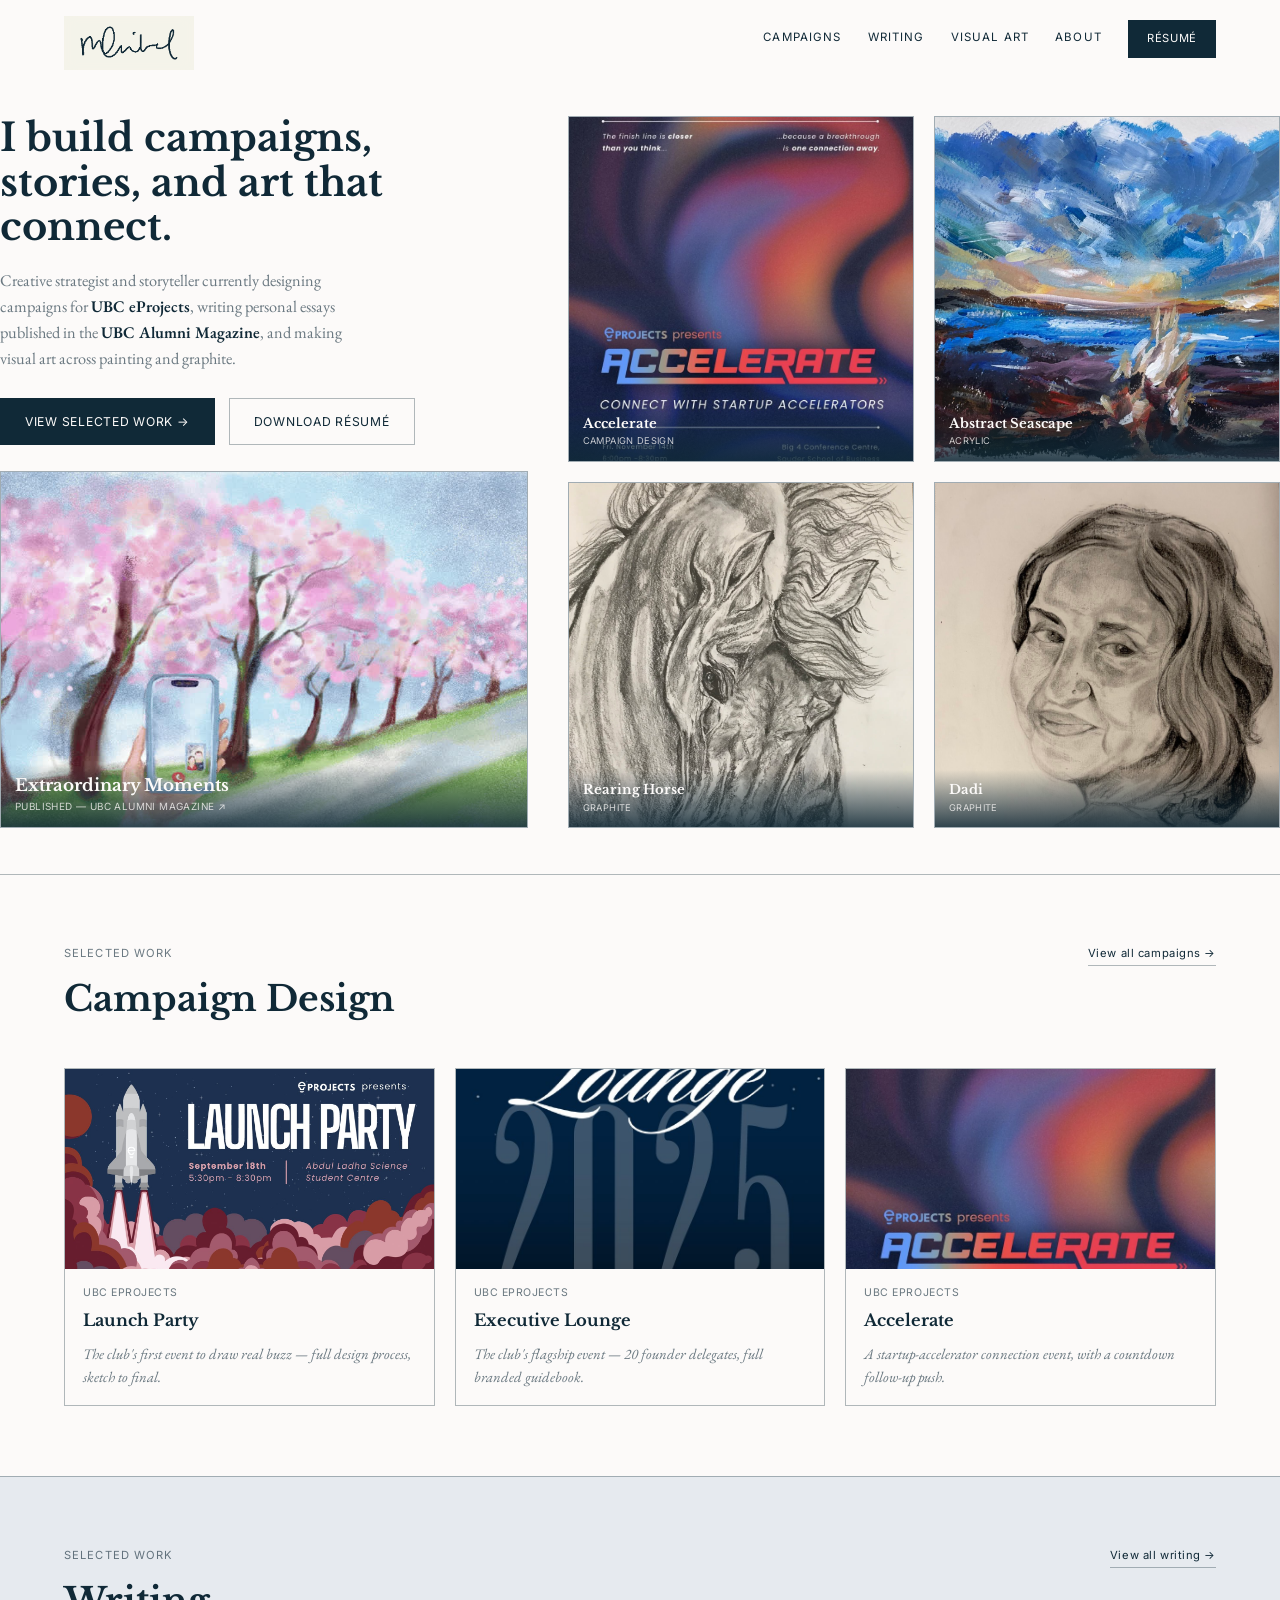
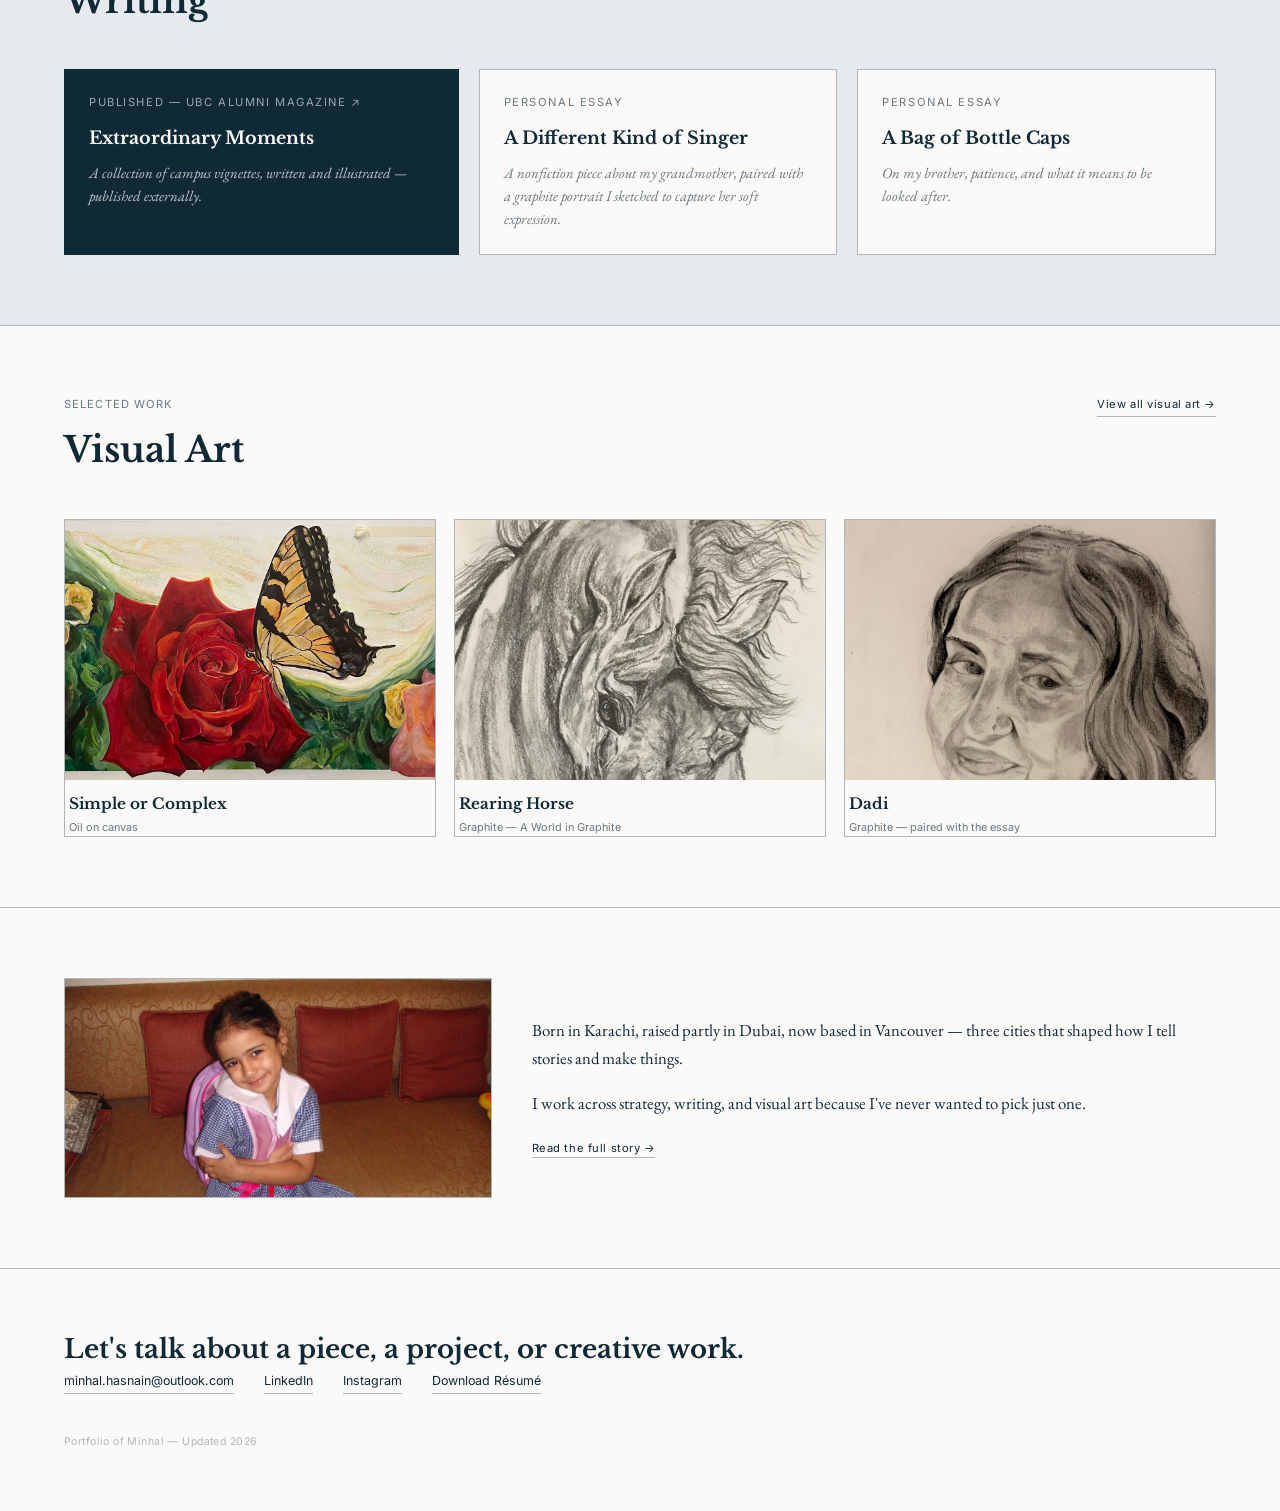
==== index.html @ d5a674a9 "Add files via upload" ====
<!DOCTYPE html>
<html lang="en">
<head>
<meta charset="UTF-8">
<meta name="viewport" content="width=device-width, initial-scale=1.0">
<title>Minhal — Portfolio</title>
<link rel="stylesheet" href="style.css">

<!--
  ============================================================
  HOW TO EDIT THIS FILE
  ============================================================
  Shared colors, fonts, and nav live in style.css. This file is
  the homepage: hero + curated teasers of Work, Writing, and
  Visual Art, each linking to their full page.

  RÉSUMÉ — the "#" links next to "Résumé" need a real file.
  Add resume.pdf to this folder and change href="#" to
  href="resume.pdf" everywhere it appears (nav + hero + footer).
  ============================================================
-->

<style>
  /* ---------- HERO ---------- */
  .hero { padding: 116px 0 46px; }
  .hero-grid { display: grid; grid-template-columns: 1fr 1.35fr; gap: 40px; }
  .hero-statement {
    font-size: clamp(1.7rem, 3vw, 2.7rem);
    font-weight: 700;
    line-height: 1.16;
    max-width: 15ch;
    margin-bottom: 18px;
  }
  .hero-sub {
    font-family: 'EB Garamond', serif;
    font-size: 1.02rem;
    color: var(--navy-soft);
    max-width: 44ch;
    margin-bottom: 26px;
  }
  .hero-sub strong { color: var(--navy); font-weight: 600; }
  .hero-ctas { display: flex; gap: 14px; flex-wrap: wrap; }
  .btn-primary {
    font-family: 'Inter', sans-serif; font-size: 0.76rem; letter-spacing: 0.06em; text-transform: uppercase;
    background: var(--navy); color: var(--cream); padding: 13px 24px; border: 1px solid var(--navy);
  }
  .btn-secondary {
    font-family: 'Inter', sans-serif; font-size: 0.76rem; letter-spacing: 0.06em; text-transform: uppercase;
    padding: 13px 24px; border: 1px solid var(--navy-faint);
  }

  /* ---------- HERO VISUALS — text + one large image left, 2x2 grid right ---------- */
  .hero-left { display: flex; flex-direction: column; gap: 26px; }
  .hero-right {
    display: grid;
    grid-template-columns: 1fr 1fr;
    gap: 20px;
    align-content: start;
  }
  .hero-right .hero-tile { aspect-ratio: 1; }
  .hero-tile {
    position: relative; display: block; overflow: hidden;
    border: 1px solid var(--navy-faint); background: var(--grey);
  }
  .hero-left .hero-tile { flex: 1; min-height: 280px; }
  .hero-tile img, .hero-tile video {
    width: 100%; height: 100%; object-fit: cover; display: block;
    transition: transform 0.5s ease;
  }
  .hero-tile:hover img, .hero-tile:hover video { transform: scale(1.035); }
  .hero-tile .cap {
    position: absolute; left: 0; right: 0; bottom: 0;
    padding: 12px 14px;
    background: linear-gradient(to top, rgba(16,41,55,0.85) 0%, rgba(16,41,55,0.4) 55%, transparent 100%);
  }
  .hero-tile .cap .t { font-family: 'Libre Baskerville', serif; font-weight: 700; color: var(--cream); font-size: 0.82rem; line-height: 1.2; }
  .hero-tile .cap .m { font-family: 'Inter', sans-serif; font-size: 0.58rem; letter-spacing: 0.04em; text-transform: uppercase; color: rgba(252,250,249,0.78); margin-top: 3px; }
  .hero-left .hero-tile .cap .t { font-size: 1.05rem; }
  .hero-left .hero-tile .cap .m { font-size: 0.62rem; }

  @media (max-width: 1080px) {
    .hero-grid { grid-template-columns: 1fr; }
    .hero-left .hero-tile { min-height: 320px; }
  }

  /* ---------- SECTIONS ---------- */
  section { padding: 70px 0; border-top: 1px solid var(--navy-faint); }
  .section-head { display: flex; justify-content: space-between; align-items: baseline; margin-bottom: 40px; flex-wrap: wrap; gap: 10px; }
  .section-eyebrow { font-family: 'Inter', sans-serif; font-size: 0.7rem; letter-spacing: 0.1em; text-transform: uppercase; color: var(--navy-soft); margin-bottom: 8px; }
  .section-head h2 { font-size: clamp(1.6rem, 3vw, 2.2rem); font-weight: 700; }
  .view-all { font-family: 'Inter', sans-serif; font-size: 0.7rem; letter-spacing: 0.05em; border-bottom: 1px solid var(--navy-faint); padding-bottom: 2px; }

  /* ---------- CAMPAIGNS TEASER ---------- */
  .campaign-grid { display: grid; grid-template-columns: repeat(3, 1fr); gap: 20px; }
  .campaign-card { border: 1px solid var(--navy-faint); display: block; transition: opacity 0.25s ease; }
  .campaign-card:hover { opacity: 0.85; }
  .campaign-img { height: 200px; overflow: hidden; background: var(--grey); }
  .campaign-img img { width: 100%; height: 100%; object-fit: cover; }
  .campaign-body { padding: 16px 18px; }
  .campaign-body .org { font-family: 'Inter', sans-serif; font-size: 0.66rem; letter-spacing: 0.05em; text-transform: uppercase; color: var(--navy-soft); margin-bottom: 6px; }
  .campaign-body .title { font-family: 'Libre Baskerville', serif; font-size: 1.02rem; font-weight: 700; margin-bottom: 8px; }
  .campaign-body .impact { font-family: 'EB Garamond', serif; font-style: italic; font-size: 0.92rem; color: var(--navy-soft); }

  /* ---------- WRITING TEASER ---------- */
  .writing-section { background: var(--grey); }
  .writing-grid { display: grid; grid-template-columns: 1.1fr 1fr 1fr; gap: 20px; }
  .writing-card { border: 1px solid var(--navy-faint); padding: 24px; display: block; background: var(--cream); transition: transform 0.25s ease, box-shadow 0.25s ease; }
  .writing-card:hover { transform: translateY(-3px); box-shadow: 0 12px 26px rgba(16,41,55,0.1); }
  .writing-card.featured { background: var(--navy); color: var(--cream); }
  .writing-card .genre { margin-bottom: 12px; }
  .writing-card.featured .genre { color: rgba(252,250,249,0.6); }
  .writing-card h3 { font-family: 'Libre Baskerville', serif; font-size: 1.1rem; font-weight: 700; margin-bottom: 10px; }
  .writing-card p { font-family: 'EB Garamond', serif; font-style: italic; font-size: 0.92rem; color: var(--navy-soft); line-height: 1.55; }
  .writing-card.featured p { color: rgba(252,250,249,0.75); }

  /* ---------- ART TEASER ---------- */
  .art-grid { display: grid; grid-template-columns: repeat(3, 1fr); gap: 18px; }
  .art-card { border: 1px solid var(--navy-faint); display: block; transition: opacity 0.25s ease; }
  .art-card:hover { opacity: 0.85; }
  .art-img { height: 260px; overflow: hidden; }
  .art-img img { width: 100%; height: 100%; object-fit: cover; }
  .art-caption { padding: 12px 4px 0; }
  .art-caption .t { font-family:'Libre Baskerville', serif; font-size: 0.95rem; font-weight: 700; }
  .art-caption .m { font-family:'Inter', sans-serif; font-size: 0.68rem; color: var(--navy-soft); margin-top: 3px; }

  /* ---------- ABOUT STRIP ---------- */
  .about-strip { display: grid; grid-template-columns: 1fr 1.6fr; gap: 40px; align-items: center; }
  .about-strip img { width: 100%; height: 220px; object-fit: cover; border: 1px solid var(--navy-faint); object-position: center 15%; }
  .about-strip p { font-family: 'EB Garamond', serif; font-size: 1.05rem; line-height: 1.7; margin-bottom: 16px; }

  @media (max-width: 860px) {
    .campaign-grid, .art-grid { grid-template-columns: 1fr; }
    .writing-grid { grid-template-columns: 1fr; }
    .about-strip { grid-template-columns: 1fr; }
  }
</style>
</head>
<body>

<a class="mark" href="index.html"><img src="images/signature.png" alt="Minhal — signature"></a>
<nav class="nav-desktop">
  <a class="nav-link" href="work.html">Campaigns</a>
  <a class="nav-link" href="writing.html">Writing</a>
  <a class="nav-link" href="art.html">Visual Art</a>
  <a class="nav-link" href="about.html">About</a>
  <a class="btn-resume" href="#">Résumé</a>
</nav>
<div class="nav-mobile-toggle" id="hamburger"><span></span></div>
<div class="mobile-menu" id="mobileMenu">
  <a class="mobile-link" href="work.html">Campaigns</a>
  <a class="mobile-link" href="writing.html">Writing</a>
  <a class="mobile-link" href="art.html">Visual Art</a>
  <a class="mobile-link" href="about.html">About</a>
  <a class="btn-resume" href="#">Résumé</a>
</div>

<!-- HERO — text stacked above one large image on the left, 2x2 grid of 4 images on the right -->
<div class="wrap hero">
  <div class="hero-grid">
    <div class="hero-left">
      <div class="hero-text">
        <h1 class="hero-statement display">I build campaigns, stories, and art that connect.</h1>
        <p class="hero-sub">Creative strategist and storyteller currently designing campaigns for <strong>UBC eProjects</strong>, writing personal essays published in the <strong>UBC Alumni Magazine</strong>, and making visual art across painting and graphite.</p>
        <div class="hero-ctas">
          <a class="btn-primary" href="work.html">View Selected Work →</a>
          <a class="btn-secondary" href="#">Download Résumé</a>
        </div>
      </div>

      <a class="hero-tile" href="https://magazine.alumni.ubc.ca/2026/campus/extraordinary-moments-ubc-vignettes-ill-never-forget" target="_blank" rel="noopener">
        <video autoplay muted loop playsinline poster="images/extraordinary-moments-poster.jpg">
          <source src="images/extraordinary-moments.mp4" type="video/mp4">
        </video>
        <div class="cap">
          <div class="t">Extraordinary Moments</div>
          <div class="m">Published — UBC Alumni Magazine ↗</div>
        </div>
      </a>
    </div>

    <!-- 2x2 grid of 4 pieces -->
    <div class="hero-right">
      <a class="hero-tile" href="work.html#accelerate">
        <img src="images/eprojects-campaigns/accelerate-poster.jpg" alt="Accelerate campaign poster">
        <div class="cap">
          <div class="t">Accelerate</div>
          <div class="m">Campaign Design</div>
        </div>
      </a>
      <a class="hero-tile" href="art.html">
        <img src="images/landscapes/abstract-seascape.jpg" alt="Abstract ocean painting">
        <div class="cap">
          <div class="t">Abstract Seascape</div>
          <div class="m">Acrylic</div>
        </div>
      </a>
      <a class="hero-tile" href="graphite.html">
        <img src="images/rearing-horse.jpg" alt="Rearing Horse graphite drawing" style="object-position:center 20%;">
        <div class="cap">
          <div class="t">Rearing Horse</div>
          <div class="m">Graphite</div>
        </div>
      </a>
      <a class="hero-tile" href="essay-dadi.html">
        <img src="images/dadi-portrait.jpg" alt="Graphite portrait of Dadi" style="object-position:center 15%;">
        <div class="cap">
          <div class="t">Dadi</div>
          <div class="m">Graphite</div>
        </div>
      </a>
    </div>
  </div>
</div>

<!-- CAMPAIGNS — leads, most relevant to strategist/coordinator roles -->
<section id="campaigns">
  <div class="wrap">
    <div class="section-head">
      <div>
        <div class="section-eyebrow">Selected Work</div>
        <h2 class="display">Campaign Design</h2>
      </div>
      <a class="view-all" href="work.html">View all campaigns →</a>
    </div>
    <div class="campaign-grid">
      <a class="campaign-card" href="work.html#launch-party">
        <div class="campaign-img"><img src="images/eprojects-campaigns/launch-party-final-wide.jpg" alt="Launch Party campaign poster"></div>
        <div class="campaign-body">
          <div class="org">UBC eProjects</div>
          <div class="title">Launch Party</div>
          <div class="impact">The club's first event to draw real buzz — full design process, sketch to final.</div>
        </div>
      </a>
      <a class="campaign-card" href="work.html#executive-lounge">
        <div class="campaign-img"><img src="images/eprojects-campaigns/exec-lounge-cover.jpg" alt="Executive Lounge guidebook cover"></div>
        <div class="campaign-body">
          <div class="org">UBC eProjects</div>
          <div class="title">Executive Lounge</div>
          <div class="impact">The club's flagship event — 20 founder delegates, full branded guidebook.</div>
        </div>
      </a>
      <a class="campaign-card" href="work.html#accelerate">
        <div class="campaign-img"><img src="images/eprojects-campaigns/accelerate-poster.jpg" alt="Accelerate campaign poster"></div>
        <div class="campaign-body">
          <div class="org">UBC eProjects</div>
          <div class="title">Accelerate</div>
          <div class="impact">A startup-accelerator connection event, with a countdown follow-up push.</div>
        </div>
      </a>
    </div>
  </div>
</section>

<!-- WRITING TEASER -->
<section class="writing-section">
  <div class="wrap">
    <div class="section-head">
      <div>
        <div class="section-eyebrow">Selected Work</div>
        <h2 class="display">Writing</h2>
      </div>
      <a class="view-all" href="writing.html">View all writing →</a>
    </div>
    <div class="writing-grid">
      <a class="writing-card featured" href="https://magazine.alumni.ubc.ca/2026/campus/extraordinary-moments-ubc-vignettes-ill-never-forget" target="_blank" rel="noopener">
        <div class="genre label">Published — UBC Alumni Magazine ↗</div>
        <h3>Extraordinary Moments</h3>
        <p>A collection of campus vignettes, written and illustrated — published externally.</p>
      </a>
      <a class="writing-card" href="essay-dadi.html">
        <div class="genre label">Personal Essay</div>
        <h3>A Different Kind of Singer</h3>
        <p>A nonfiction piece about my grandmother, paired with a graphite portrait I sketched to capture her soft expression.</p>
      </a>
      <a class="writing-card" href="essay-bottle-caps.html">
        <div class="genre label">Personal Essay</div>
        <h3>A Bag of Bottle Caps</h3>
        <p>On my brother, patience, and what it means to be looked after.</p>
      </a>
    </div>
  </div>
</section>

<!-- VISUAL ART TEASER -->
<section id="visual-art">
  <div class="wrap">
    <div class="section-head">
      <div>
        <div class="section-eyebrow">Selected Work</div>
        <h2 class="display">Visual Art</h2>
      </div>
      <a class="view-all" href="art.html">View all visual art →</a>
    </div>
    <div class="art-grid">
      <a class="art-card" href="simple-or-complex.html">
        <div class="art-img"><img src="images/simple-or-complex.jpeg" alt="Simple or Complex painting"></div>
        <div class="art-caption"><div class="t">Simple or Complex</div><div class="m">Oil on canvas</div></div>
      </a>
      <a class="art-card" href="graphite.html">
        <div class="art-img"><img src="images/rearing-horse.jpg" alt="Rearing Horse graphite drawing" style="object-position:center 20%;"></div>
        <div class="art-caption"><div class="t">Rearing Horse</div><div class="m">Graphite — A World in Graphite</div></div>
      </a>
      <a class="art-card" href="essay-dadi.html">
        <div class="art-img"><img src="images/dadi-portrait.jpg" alt="Dadi portrait drawing" style="object-position:center 15%;"></div>
        <div class="art-caption"><div class="t">Dadi</div><div class="m">Graphite — paired with the essay</div></div>
      </a>
    </div>
  </div>
</section>

<!-- ABOUT STRIP -->
<section id="about-teaser">
  <div class="wrap about-strip">
    <img src="images/going-to-sckl.jpg" alt="Minhal as a child, backpack on, ready for her first day of school" style="object-position:center 20%;">
    <div>
      <p>Born in Karachi, raised partly in Dubai, now based in Vancouver — three cities that shaped how I tell stories and make things.</p>
      <p>I work across strategy, writing, and visual art because I've never wanted to pick just one.</p>
      <a class="view-all" href="about.html">Read the full story →</a>
    </div>
  </div>
</section>

<footer id="contact">
  <div class="wrap">
    <h2 class="display">Let's talk about a piece, a project, or creative work.</h2>
        <div class="contact-row">
      <a href="mailto:minhal.hasnain@outlook.com">minhal.hasnain@outlook.com</a>
      <a href="https://www.linkedin.com/in/minhal-hasnain-a8464b2b0/" target="_blank" rel="noopener">LinkedIn</a>
      <a href="https://www.instagram.com/spilling.ink.mh/" target="_blank" rel="noopener">Instagram</a>
      <a href="#">Download Résumé</a>
    </div>
    <div class="fine-print">Portfolio of Minhal — Updated 2026</div>
  </div>
</footer>

<script>
  const hamburger = document.getElementById('hamburger');
  const mobileMenu = document.getElementById('mobileMenu');
  hamburger.addEventListener('click', () => { hamburger.classList.toggle('open'); mobileMenu.classList.toggle('open'); });
  document.querySelectorAll('.mobile-menu a').forEach(a => {
    a.addEventListener('click', () => { hamburger.classList.remove('open'); mobileMenu.classList.remove('open'); });
  });
</script>

</body>
</html>
---- style.css ----
/* ============================================================
   SHARED STYLES — loaded by both index.html and about.html
   Edit colors and fonts here once; both pages update.
   ============================================================ */
@import url('https://fonts.googleapis.com/css2?family=Libre+Baskerville:ital,wght@0,400;0,700;1,400&family=EB+Garamond:ital,wght@0,400;0,500;0,600;1,400&family=Inter:wght@400;500&family=Parisienne&display=swap');

:root {
  /* ---- EDIT YOUR COLORS HERE ---- */
  --cream: #fcfaf9;
  --teal:  #bfdbdd;
  --grey:  #e6eaef;
  --navy:  #102937;
  /* one-time accent used only for the About page name gradient */
  --vivid-blue: #5E8AEF;
  --vivid-blue-light: #24CAEA;
  --vivid-dark: #14114A;
  /* -------------------------------- */
  --navy-soft: rgba(16, 41, 55, 0.62);
  --navy-faint: rgba(16, 41, 55, 0.32);
}

* { box-sizing: border-box; margin: 0; padding: 0; }
html { scroll-behavior: smooth; }
body {
  background: var(--cream);
  color: var(--navy);
  font-family: 'EB Garamond', serif;
  font-size: 1.08rem;
  line-height: 1.6;
  -webkit-font-smoothing: antialiased;
  overflow-x: hidden;
}
a { color: inherit; text-decoration: none; }
.display { font-family: 'Libre Baskerville', serif; }
.label {
  font-family: 'Inter', sans-serif;
  font-size: 0.7rem;
  letter-spacing: 0.14em;
  text-transform: uppercase;
  color: var(--navy-soft);
}
.wrap { max-width: 1400px; margin: 0 auto; padding: 0 clamp(20px, 5vw, 64px); }

/* ---------- SIGNATURE (fixed top-left, links home) ---------- */
.mark {
  position: fixed;
  top: 16px;
  left: clamp(20px, 5vw, 64px);
  z-index: 60;
  display: block;
  background: rgba(242, 240, 228, 0.75);
  backdrop-filter: blur(6px);
  padding: 6px 12px;
  line-height: 1;
}
.mark img {
  display: block;
  height: 42px;
  width: auto;
}

/* ---------- DESKTOP NAV — flat, 4 items, résumé CTA ---------- */
.nav-desktop {
  position: fixed;
  top: 20px;
  right: clamp(20px, 5vw, 64px);
  z-index: 60;
  display: flex;
  align-items: center;
  gap: 26px;
  font-family: 'Inter', sans-serif;
  font-size: 0.72rem;
  letter-spacing: 0.1em;
  text-transform: uppercase;
}
.nav-desktop a.nav-link {
  position: relative;
  padding-bottom: 3px;
}
.nav-desktop a.nav-link::after {
  content: ""; position: absolute; left: 0; bottom: 0;
  width: 0%; height: 1px; background: var(--navy);
  transition: width 0.25s ease;
}
.nav-desktop a.nav-link:hover::after { width: 100%; }
.btn-resume {
  font-family: 'Inter', sans-serif; font-size: 0.7rem; letter-spacing: 0.06em; text-transform: uppercase;
  background: var(--navy); color: var(--cream); padding: 9px 18px; border: 1px solid var(--navy);
  transition: opacity 0.2s ease;
}
.btn-resume:hover { opacity: 0.85; }

/* ---------- MOBILE HAMBURGER + MENU (flat) ---------- */
.nav-mobile-toggle {
  display: none; position: fixed; top: 20px; right: 20px; z-index: 70;
  width: 40px; height: 40px; background: rgba(242,240,228,0.9);
  border: 1px solid var(--navy-faint); align-items: center; justify-content: center; cursor: pointer;
}
.nav-mobile-toggle span { display: block; width: 18px; height: 1px; background: var(--navy); position: relative; }
.nav-mobile-toggle span::before, .nav-mobile-toggle span::after {
  content: ""; position: absolute; left: 0; width: 18px; height: 1px; background: var(--navy);
  transition: transform 0.25s ease;
}
.nav-mobile-toggle span::before { top: -6px; }
.nav-mobile-toggle span::after { top: 6px; }
.nav-mobile-toggle.open span { background: transparent; }
.nav-mobile-toggle.open span::before { transform: translateY(6px) rotate(45deg); }
.nav-mobile-toggle.open span::after { transform: translateY(-6px) rotate(-45deg); }

.mobile-menu {
  position: fixed; inset: 0; background: var(--cream); z-index: 65;
  padding: 100px 32px 40px; display: flex; flex-direction: column; gap: 4px;
  transform: translateX(100%); transition: transform 0.35s ease; overflow-y: auto;
}
.mobile-menu.open { transform: translateX(0); }
.mobile-menu a.mobile-link {
  display: block; padding: 18px 0; border-bottom: 1px solid var(--navy-faint);
  font-family: 'Libre Baskerville', serif; font-size: 1.3rem; font-weight: 700;
}
.mobile-menu .btn-resume { margin-top: 24px; text-align: center; }

@media (max-width: 860px) {
  .nav-desktop { display: none; }
  .nav-mobile-toggle { display: flex; }
}

/* ---------- SECTIONS GENERAL ---------- */
section { padding: 100px 0; border-top: 1px solid var(--navy-faint); }
.section-head { display: flex; justify-content: space-between; align-items: baseline; margin-bottom: 50px; flex-wrap: wrap; gap: 12px; }
.section-head h2 { font-size: clamp(1.8rem, 3.4vw, 2.6rem); font-weight: 700; }
.section-index { font-family: 'Inter', sans-serif; font-size: 0.7rem; letter-spacing: 0.1em; color: var(--navy-soft); }
.subhead { font-family: 'Inter', sans-serif; font-size: 0.72rem; letter-spacing: 0.1em; text-transform: uppercase; color: var(--navy-soft); margin: 44px 0 20px; border-top: 1px solid var(--navy-faint); padding-top: 20px; display:flex; justify-content:space-between; align-items:baseline; }
.subhead:first-of-type { margin-top: 0; border-top: none; padding-top: 0; }
.view-all { font-family: 'Inter', sans-serif; font-size: 0.68rem; letter-spacing: 0.06em; border-bottom: 1px solid var(--navy-soft); padding-bottom: 1px; text-transform: none; }
.view-all:hover { border-color: var(--teal); background: var(--teal); }

.placeholder-note { position: absolute; inset: 0; display: flex; align-items: center; justify-content: center; font-family: 'Inter', sans-serif; font-size: 0.62rem; letter-spacing: 0.08em; text-transform: uppercase; color: rgba(16,41,55,0.4); text-align: center; padding: 0 12px; }
.fill-a { background: linear-gradient(135deg, var(--teal), var(--cream)); }
.fill-b { background: linear-gradient(160deg, var(--navy), var(--teal)); }
.fill-c { background: linear-gradient(200deg, var(--grey), var(--teal)); }
.fill-d { background: linear-gradient(120deg, var(--cream), var(--navy) 140%); }

/* ---------- FOOTER (shared across every page) ---------- */
footer { padding: 60px 0; border-top: 1px solid var(--navy-faint); }
.contact-row { display: flex; gap: 30px; flex-wrap: wrap; font-family: 'Inter', sans-serif; font-size: 0.78rem; }
.contact-row a { border-bottom: 1px solid var(--navy-faint); padding-bottom: 2px; }
.fine-print { margin-top: 40px; font-family: 'Inter', sans-serif; font-size: 0.66rem; color: var(--navy-faint); letter-spacing: 0.04em; }
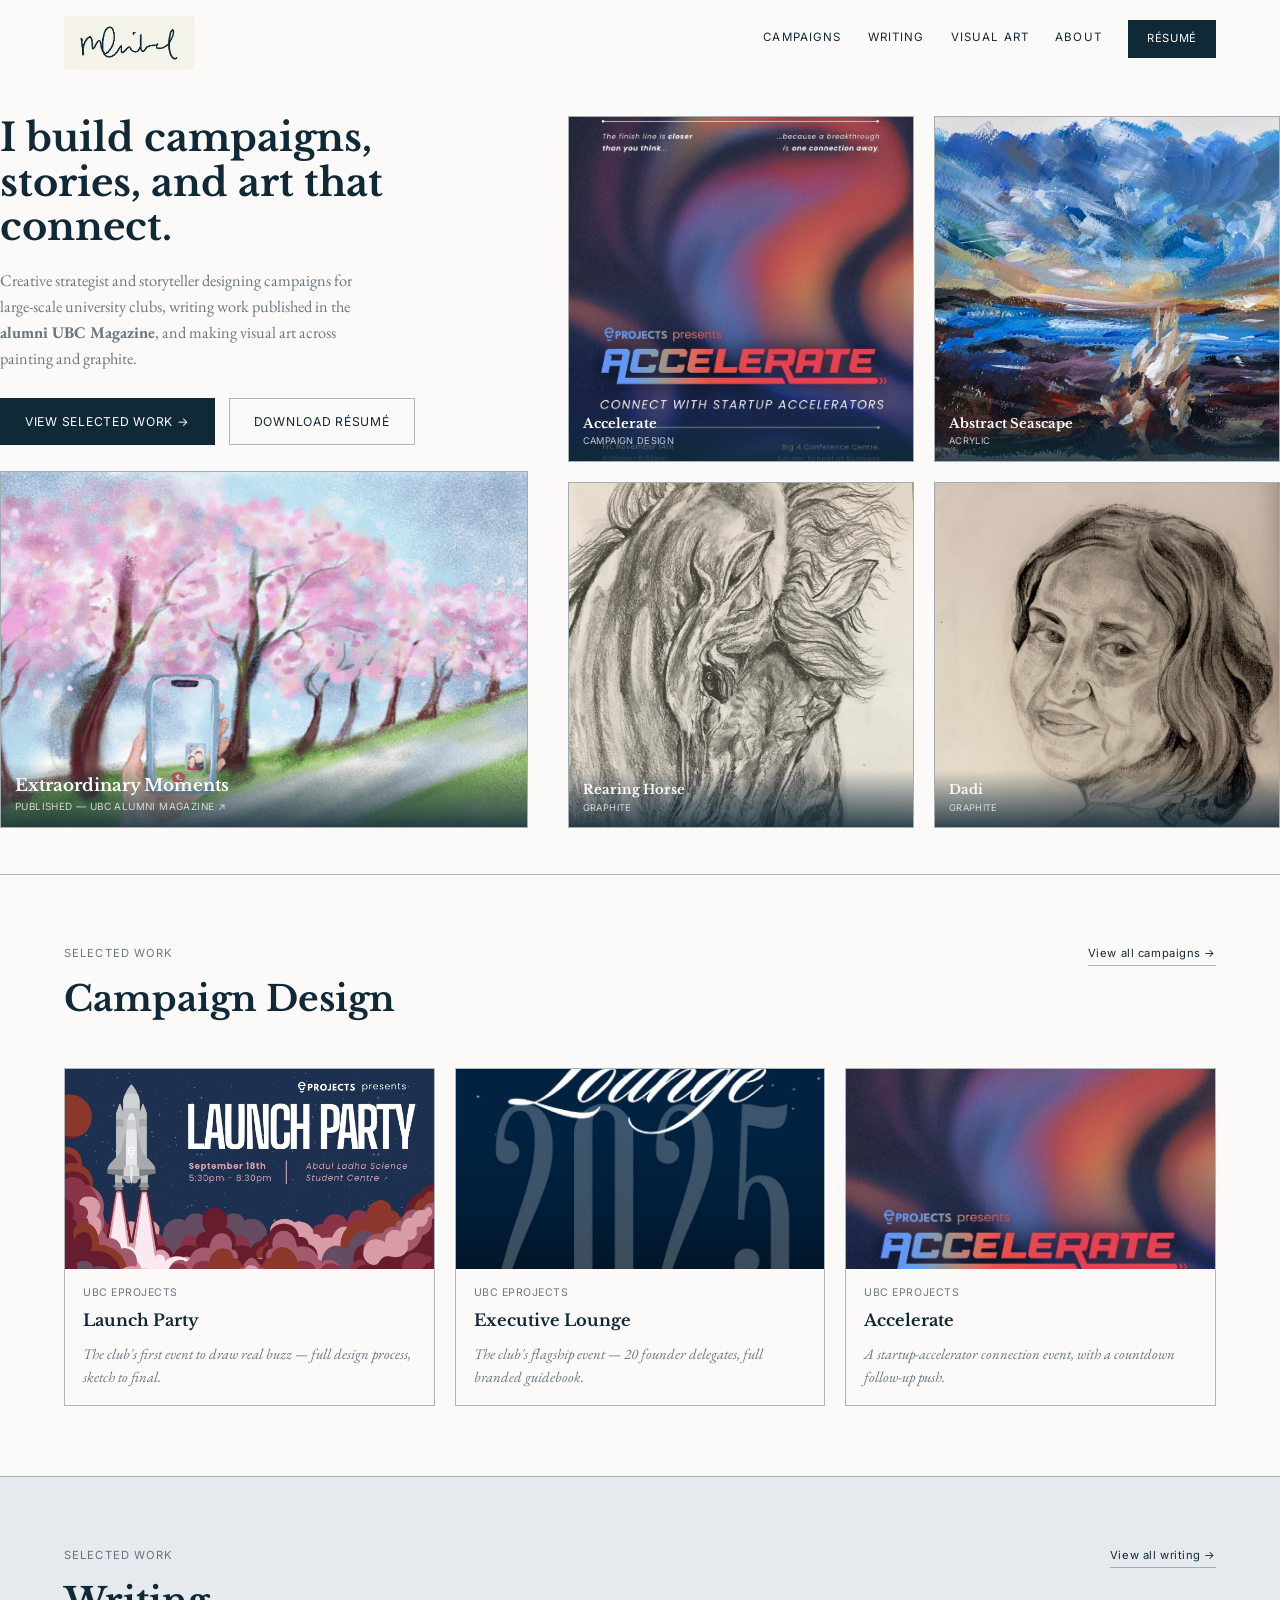
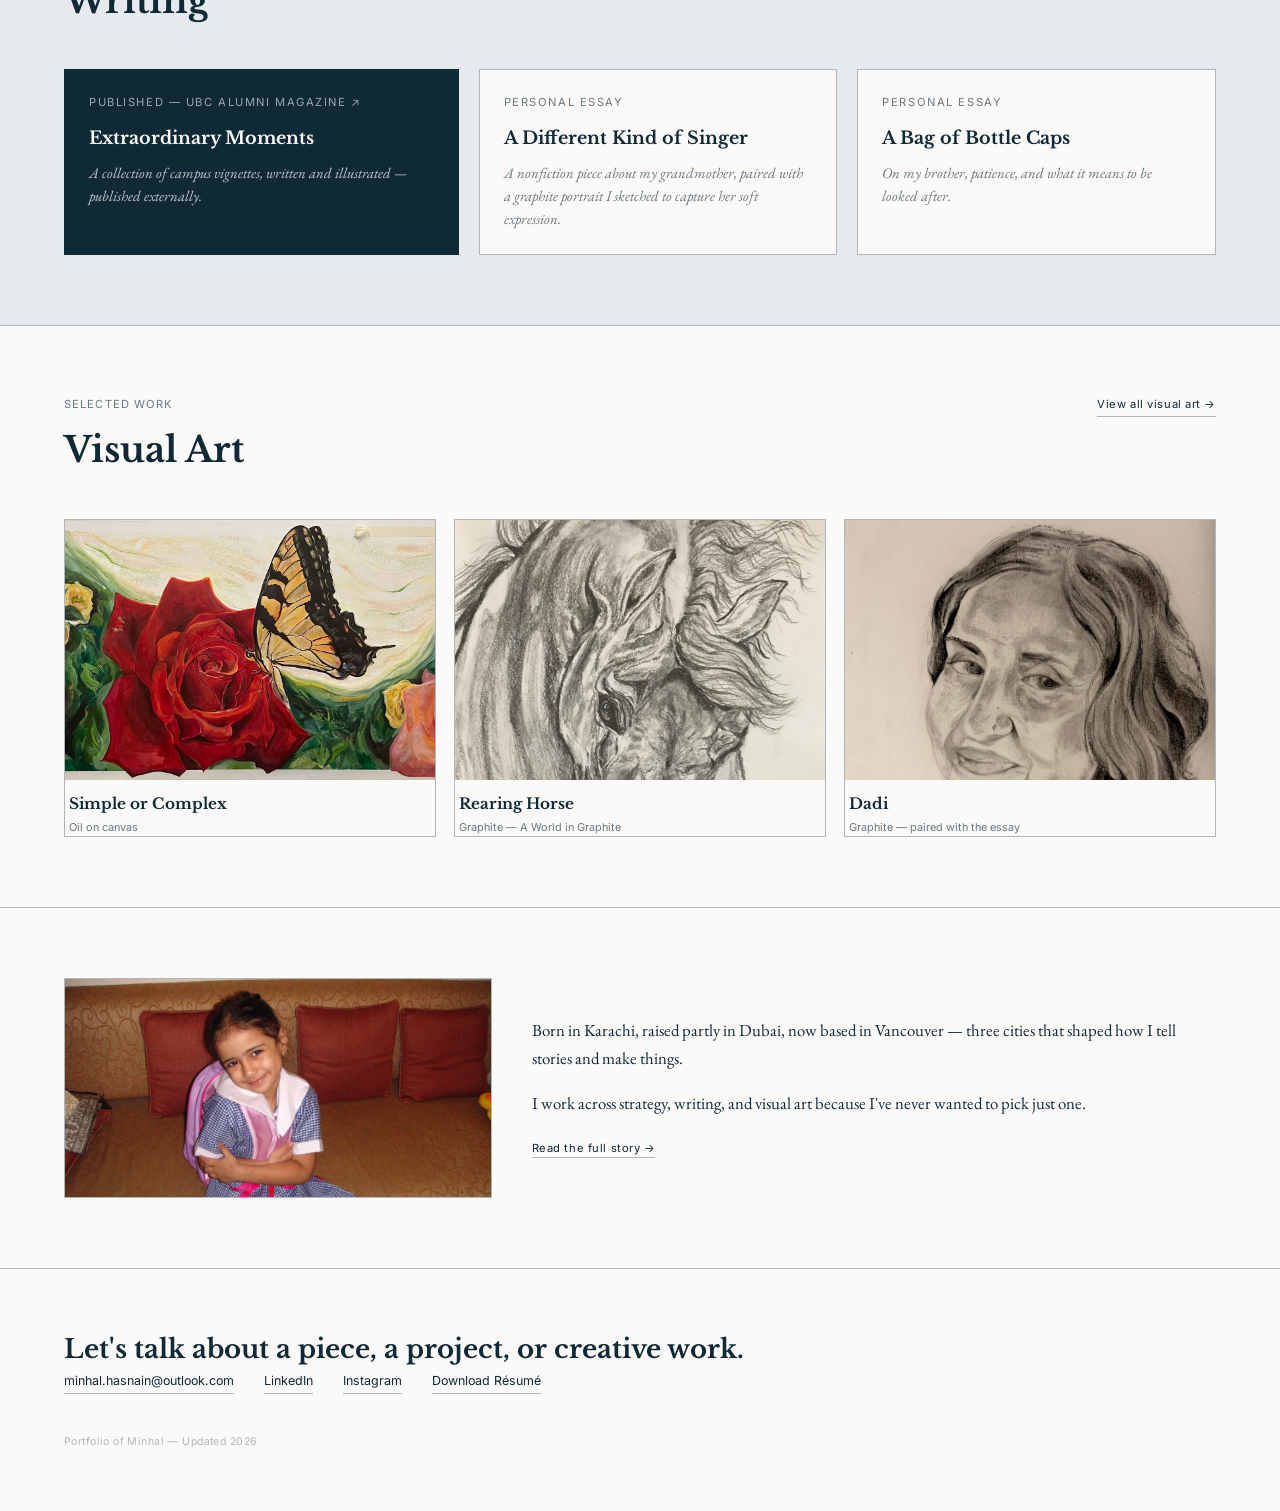
==== commit d9ce74af: "Update hero-sub paragraph for clarity and detail" ====
--- a/index.html
+++ b/index.html
@@ -160,7 +160,7 @@
     <div class="hero-left">
       <div class="hero-text">
         <h1 class="hero-statement display">I build campaigns, stories, and art that connect.</h1>
-        <p class="hero-sub">Creative strategist and storyteller currently designing campaigns for <strong>UBC eProjects</strong>, writing personal essays published in the <strong>UBC Alumni Magazine</strong>, and making visual art across painting and graphite.</p>
+        <p class="hero-sub">Creative strategist and storyteller designing campaigns for large-scale university clubs, writing work published in the <b>alumni UBC Magazine</b>, and making visual art across painting and graphite.</p>
         <div class="hero-ctas">
           <a class="btn-primary" href="work.html">View Selected Work →</a>
           <a class="btn-secondary" href="#">Download Résumé</a>
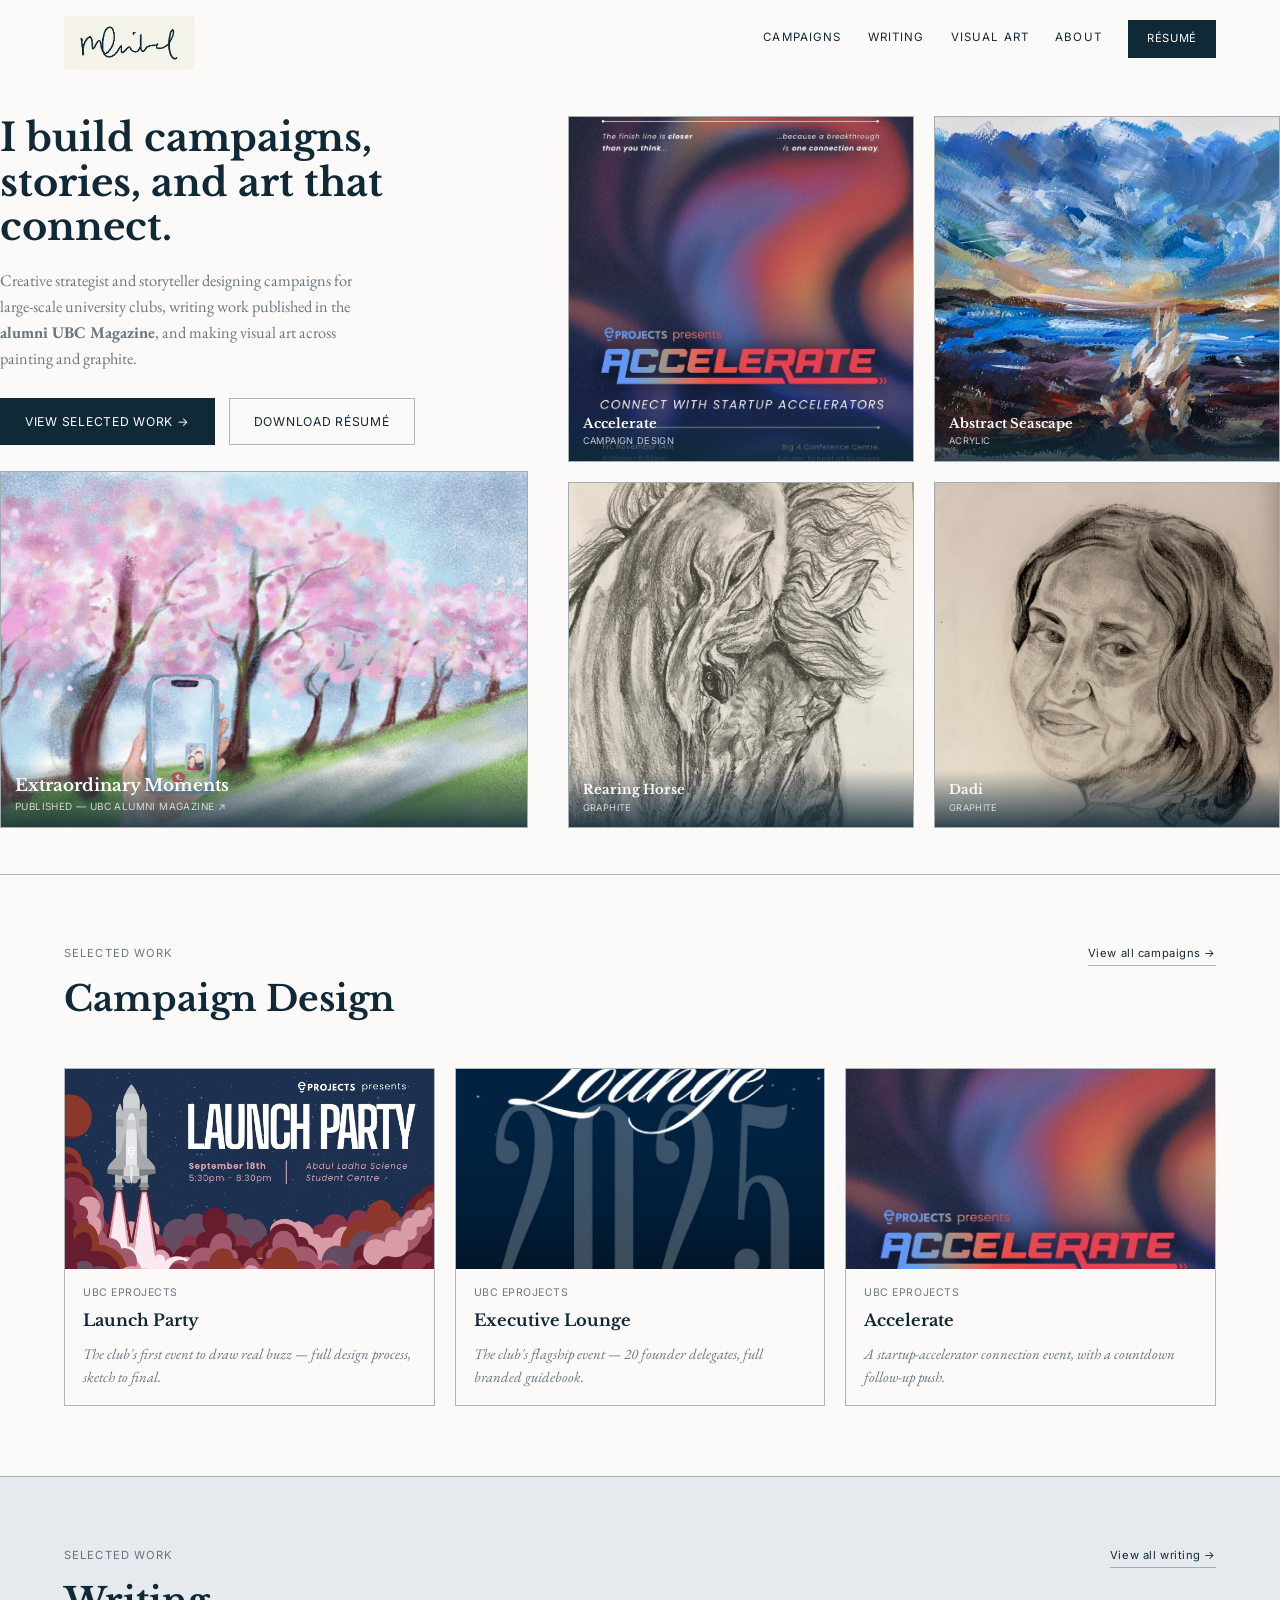
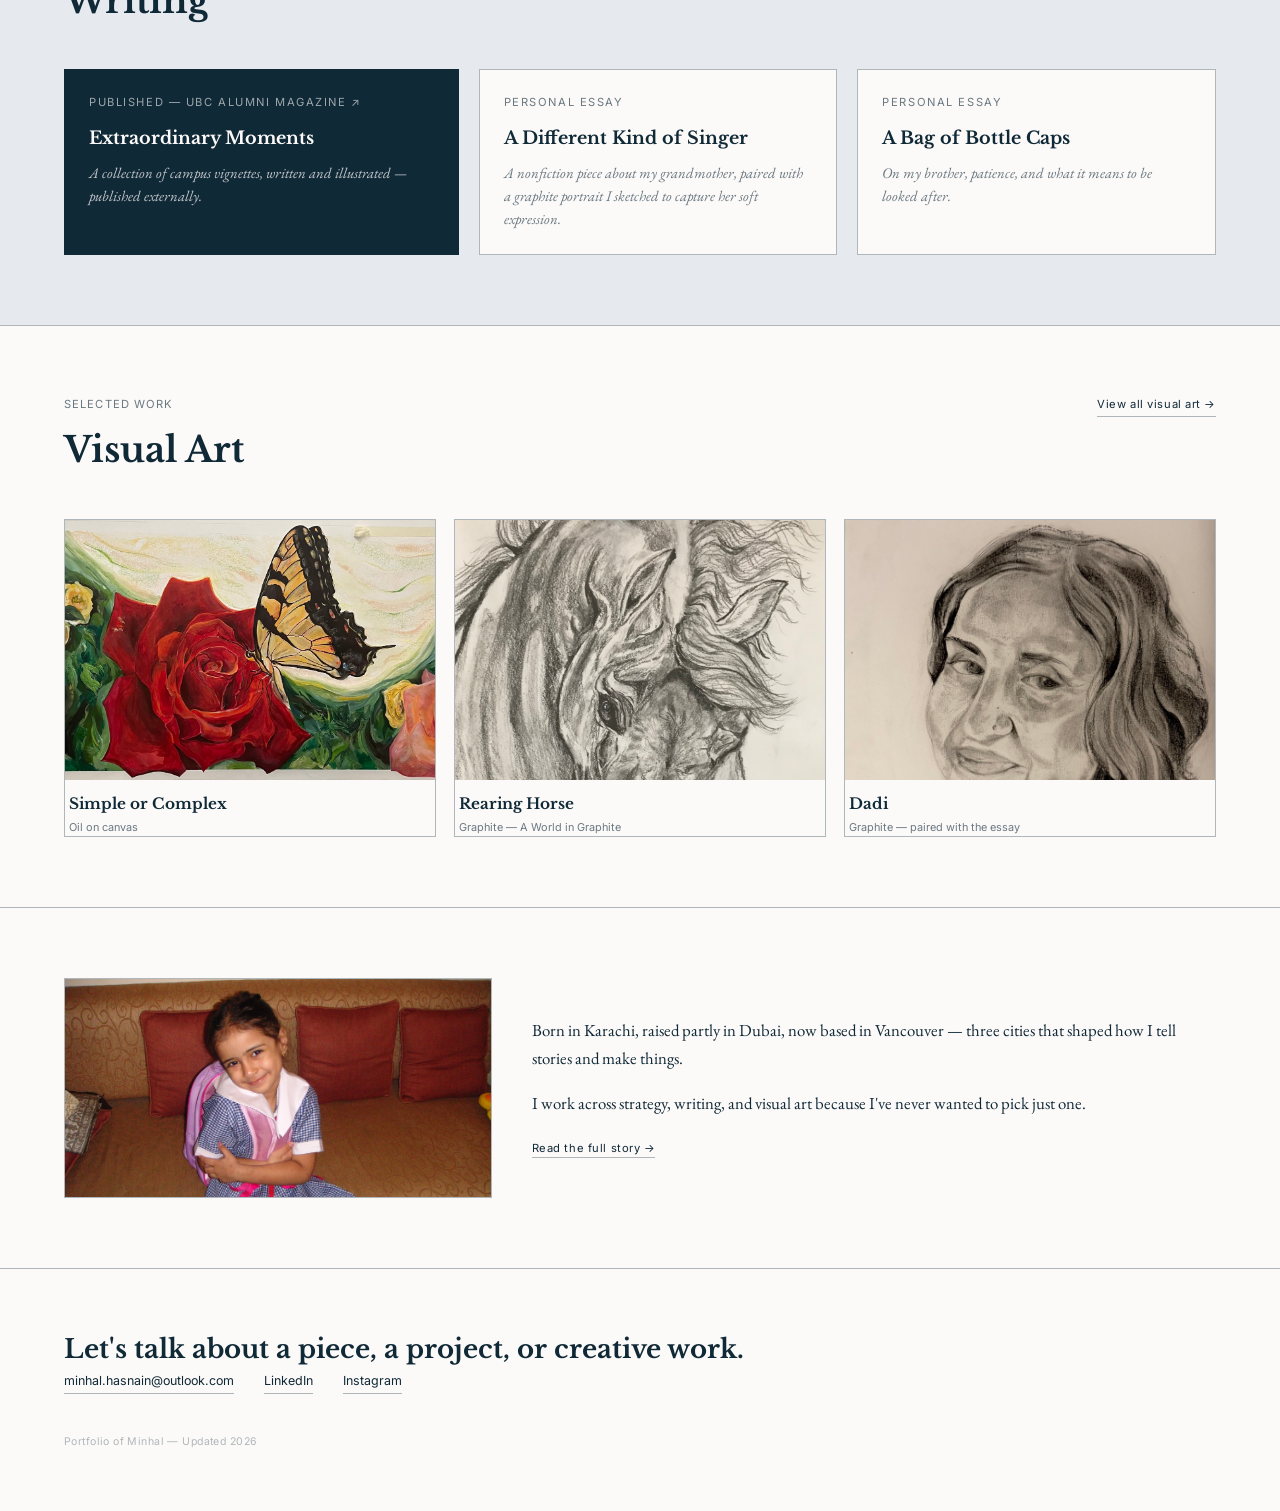
==== commit 4c0606d0: "Add files via upload" ====
--- a/index.html
+++ b/index.html
@@ -327,7 +327,6 @@
       <a href="mailto:minhal.hasnain@outlook.com">minhal.hasnain@outlook.com</a>
       <a href="https://www.linkedin.com/in/minhal-hasnain-a8464b2b0/" target="_blank" rel="noopener">LinkedIn</a>
       <a href="https://www.instagram.com/spilling.ink.mh/" target="_blank" rel="noopener">Instagram</a>
-      <a href="#">Download Résumé</a>
     </div>
     <div class="fine-print">Portfolio of Minhal — Updated 2026</div>
   </div>
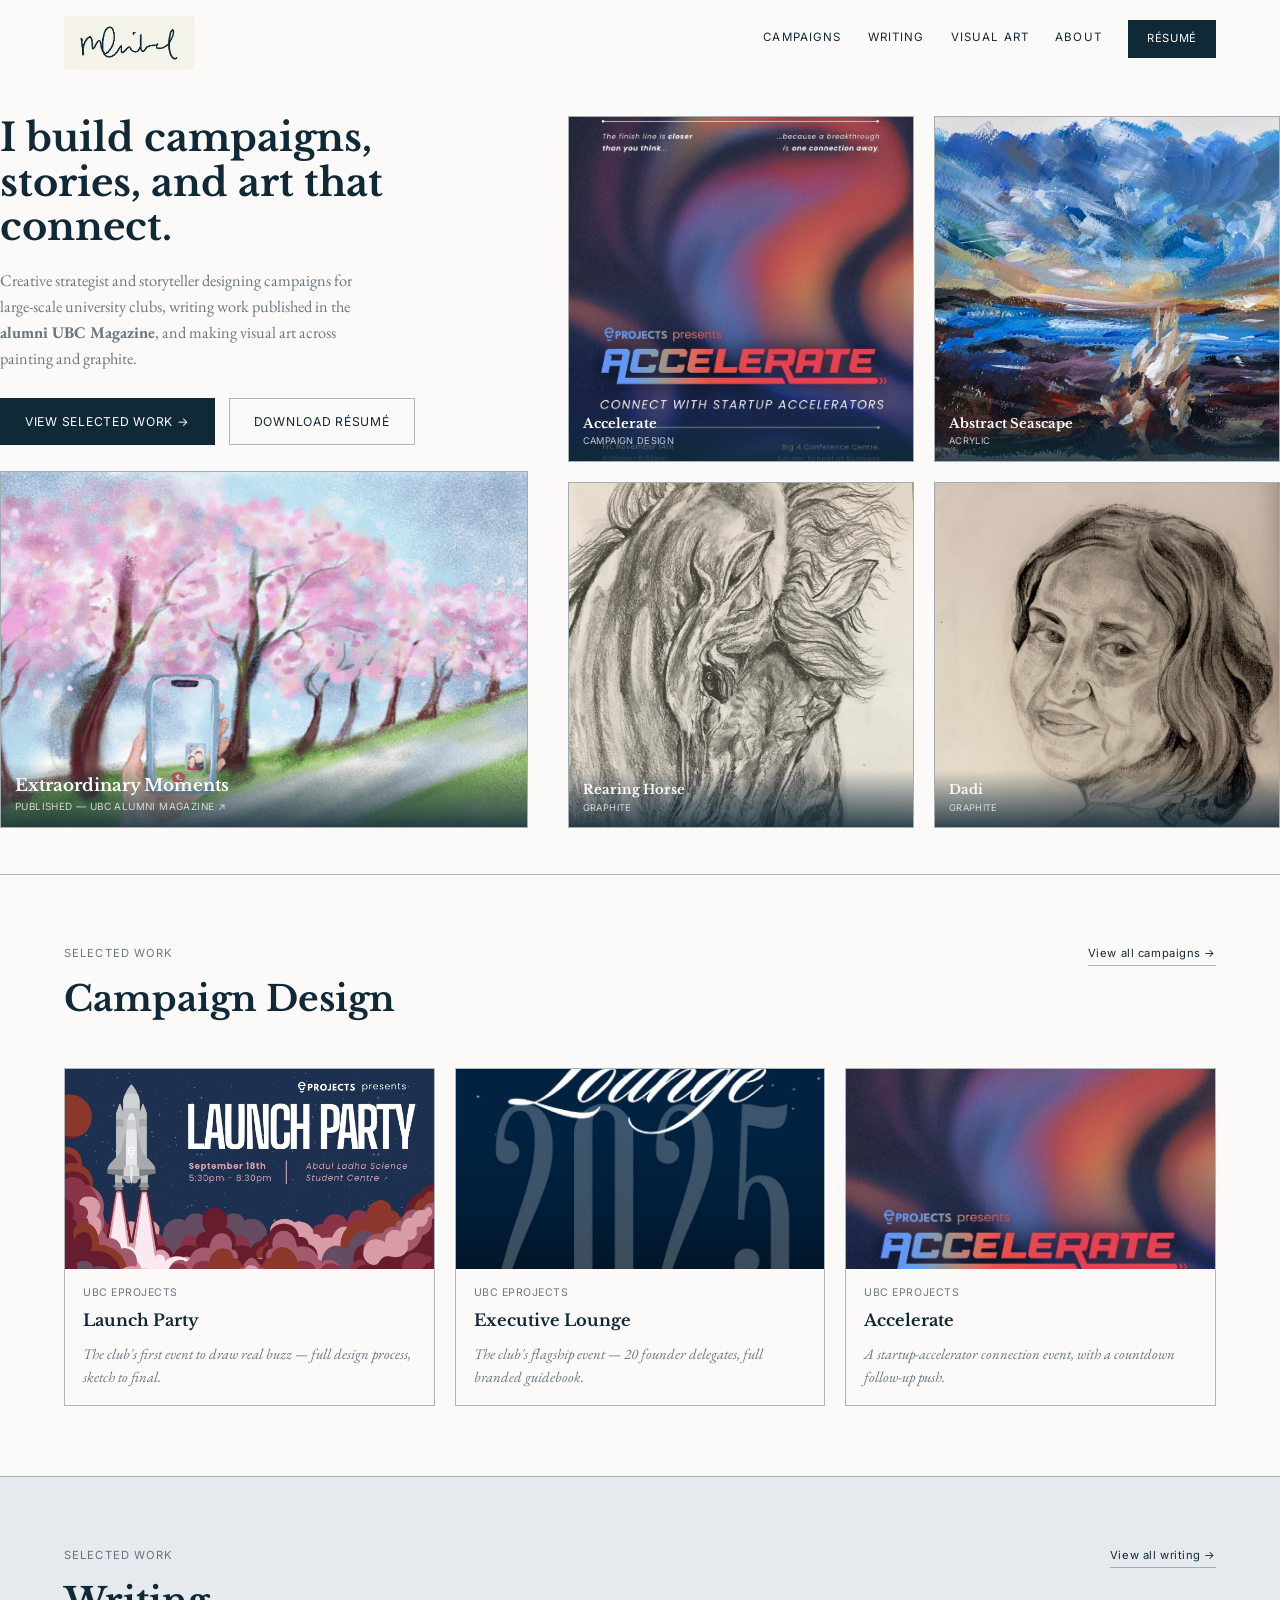
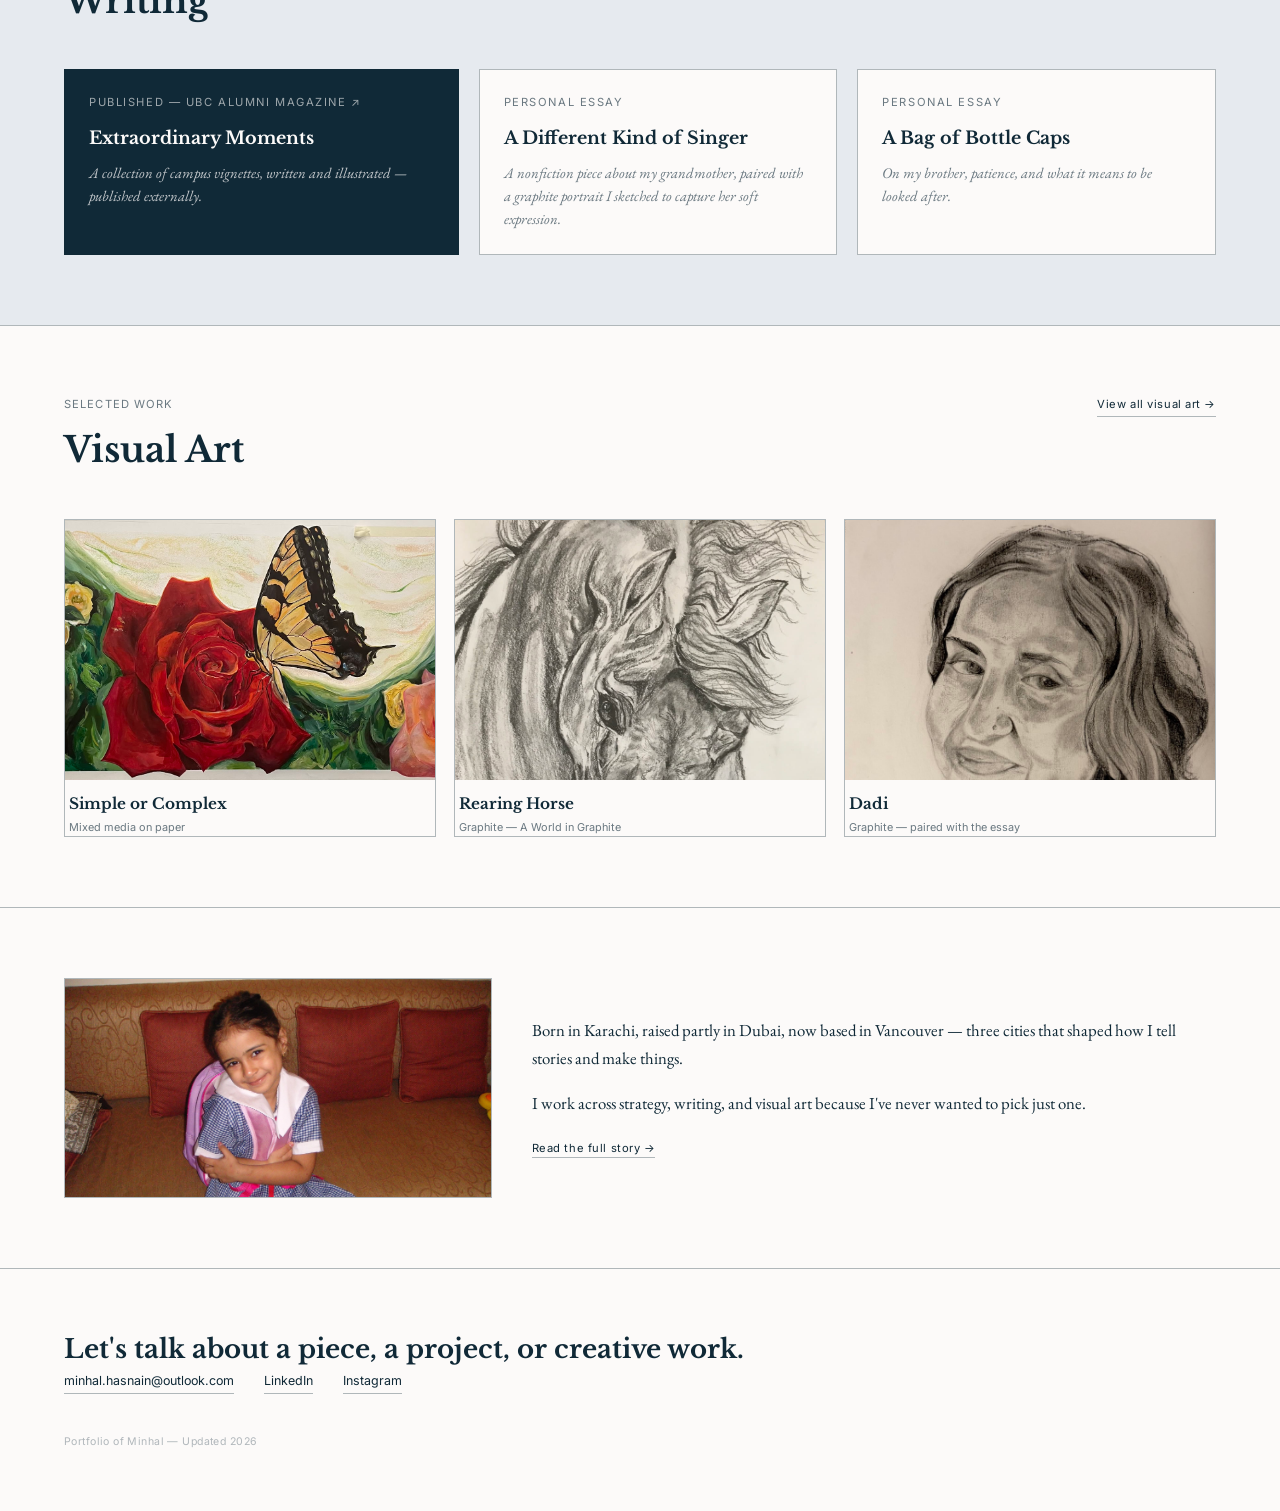
==== commit 7e4dabba: "Change medium description for Simple or Complex Updated the medium description for 'Simple or Comple" ====
--- a/index.html
+++ b/index.html
@@ -294,7 +294,7 @@
     <div class="art-grid">
       <a class="art-card" href="simple-or-complex.html">
         <div class="art-img"><img src="images/simple-or-complex.jpeg" alt="Simple or Complex painting"></div>
-        <div class="art-caption"><div class="t">Simple or Complex</div><div class="m">Oil on canvas</div></div>
+        <div class="art-caption"><div class="t">Simple or Complex</div><div class="m">Mixed media on paper</div></div>
       </a>
       <a class="art-card" href="graphite.html">
         <div class="art-img"><img src="images/rearing-horse.jpg" alt="Rearing Horse graphite drawing" style="object-position:center 20%;"></div>
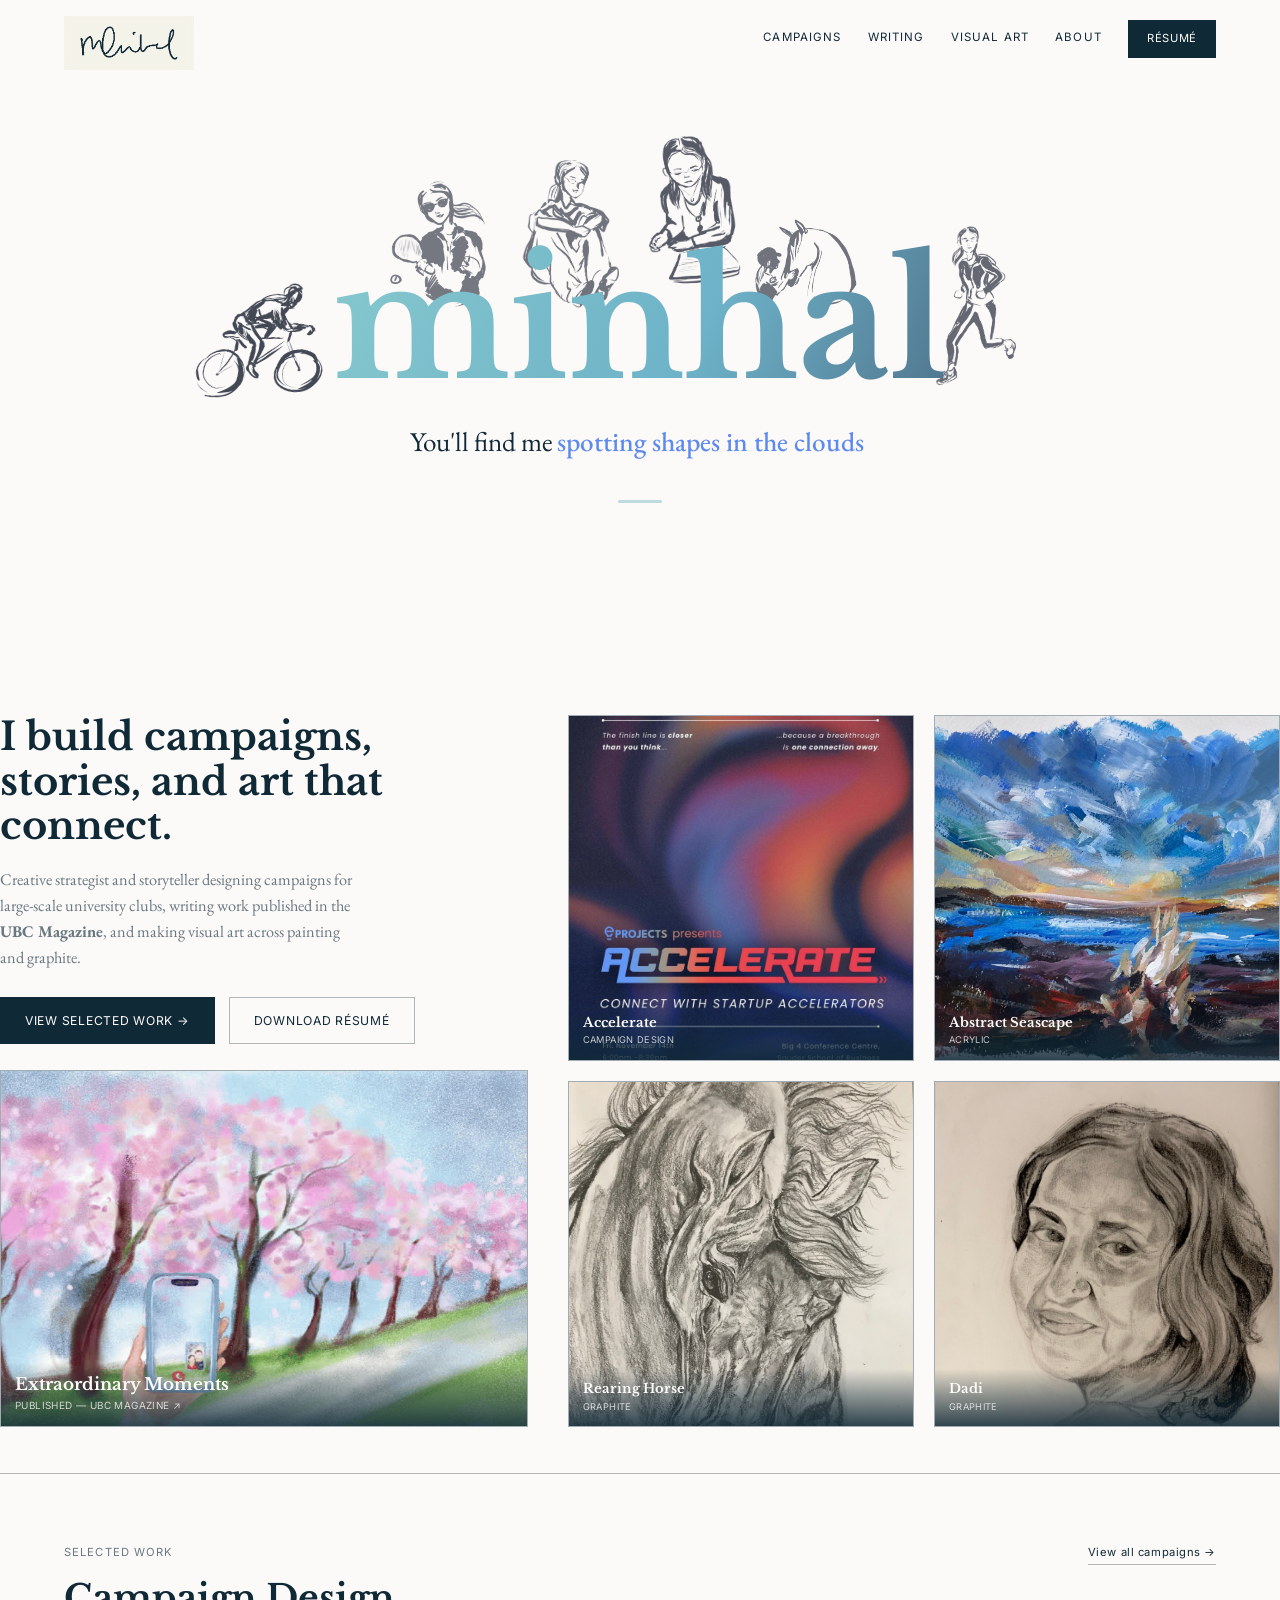
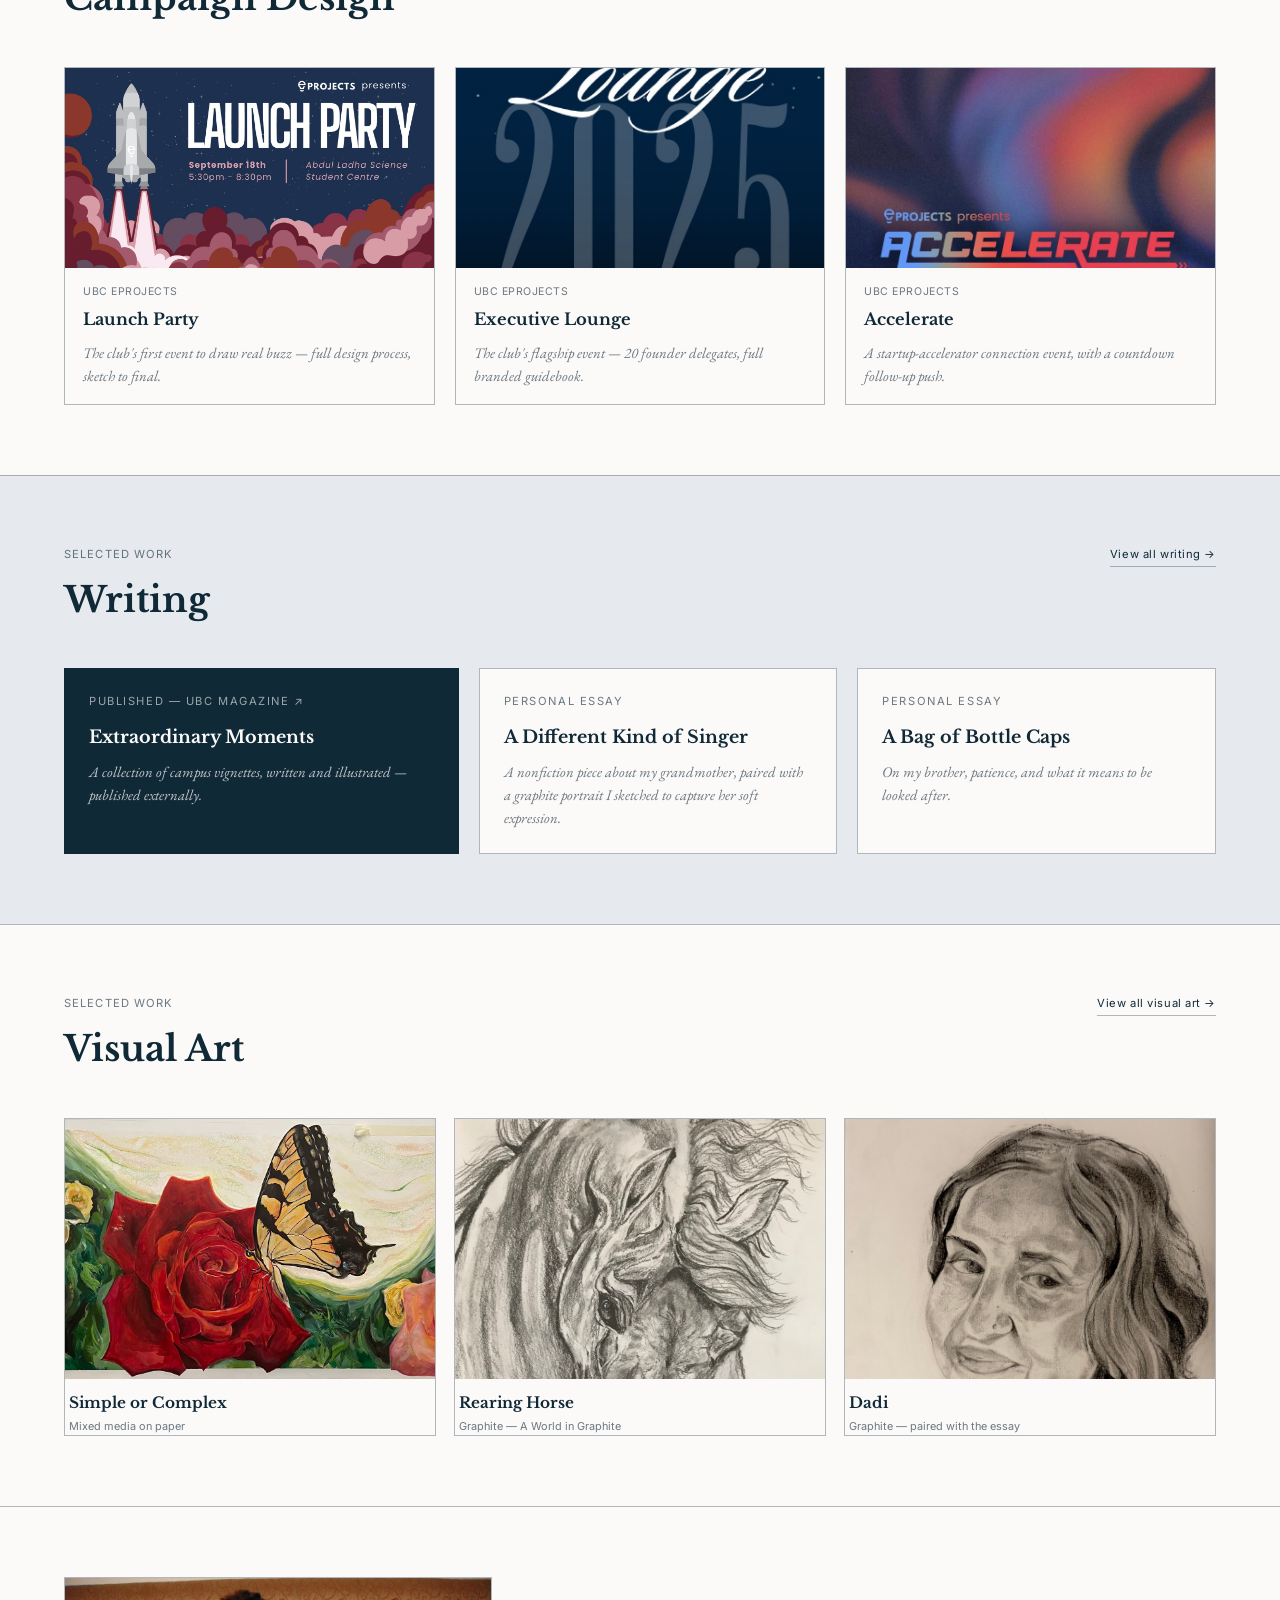
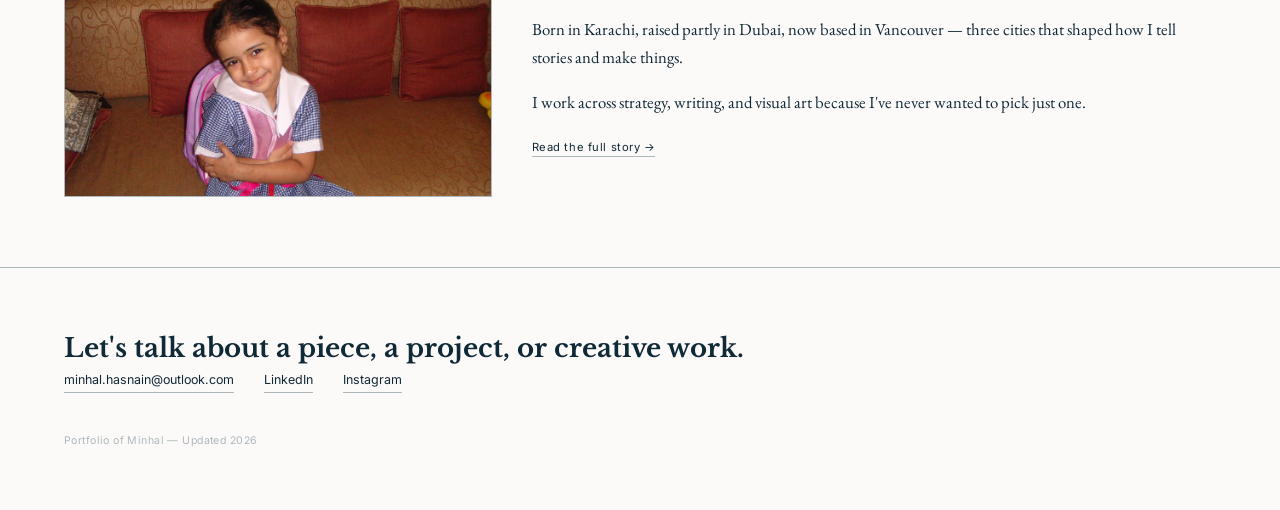
==== commit 9b6b79e3: "Add files via upload" ====
--- a/index.html
+++ b/index.html
@@ -22,7 +22,7 @@
 
 <style>
   /* ---------- HERO ---------- */
-  .hero { padding: 116px 0 46px; }
+  .hero { padding: 40px 0 46px; }
   .hero-grid { display: grid; grid-template-columns: 1fr 1.35fr; gap: 40px; }
   .hero-statement {
     font-size: clamp(1.7rem, 3vw, 2.7rem);
@@ -154,13 +154,218 @@
   <a class="btn-resume" href="#">Résumé</a>
 </div>
 
+<!-- ============================================================
+     NAME MARK — a compact, elegant impression before the hero.
+     Same animated-gradient treatment as the About page name, in
+     lowercase Libre Baskerville, sized down so it doesn't compete
+     with the hero below. Underneath, a tagline whose last phrase
+     rolls over on a timer like a scoreboard/odometer flip — new
+     phrase drops in from above while the old one drops out below,
+     rather than a plain crossfade.
+     ============================================================ -->
+<style>
+  .namemark {
+    position: relative;
+    min-height: 75vh;
+    box-sizing: border-box;
+    padding: 110px 0 40px;
+    display: flex;
+    flex-direction: column;
+    justify-content: center;
+    align-items: center;
+    text-align: center;
+    overflow: hidden;
+  }
+  .namemark-name {
+    position: relative;
+    z-index: 2;
+    font-family: 'Libre Baskerville', serif;
+    font-weight: 700;
+    font-size: clamp(4.5rem, 13.5vw, 10rem);
+    line-height: 1;
+    text-transform: lowercase;
+    background: linear-gradient(115deg, #86c8cd 0%, #6db2c8 20%, #415771 40%, #5e72eb 60%, #FE7F9C 80%, #86c8cd 100%);
+    background-size: 300% 300%;
+    -webkit-background-clip: text;
+    background-clip: text;
+    color: transparent;
+    animation: namemarkGradientFlow 9s ease infinite;
+    display: inline-block;
+  }
+  @keyframes namemarkGradientFlow {
+    0%   { background-position: 0% 50%; }
+    50%  { background-position: 100% 50%; }
+    100% { background-position: 0% 50%; }
+  }
+
+  /* SKETCHES — positioned relative to the WORD itself (via
+     .namemark-word-wrap below), not the whole section. That
+     means left:0%/100% always equals the word's own left/right
+     edge, and bottom:0% always equals its baseline — so "don't
+     go below the baseline" is just bottom >= 0, guaranteed at
+     any screen size, rather than an approximation. All six sit
+     behind the gradient name (z-index below it) and are sized
+     small enough to gather closely around the word without
+     reaching the top of the section. */
+  .namemark-word-wrap {
+    position: relative;
+    display: inline-block;
+  }
+  .namemark-sketches {
+    position: absolute;
+    inset: 0;
+    z-index: 1;
+    pointer-events: none;
+  }
+  .namemark-sketches img { position: absolute; height: auto; display: block; }
+
+  /* thinner-line sketches get more opacity to stay visible;
+     heavy-fill sketches get less so they don't dominate */
+  .sk-cyclist    { left: -24%; bottom: 0%;  width: 24%; max-width: 140px; transform: rotate(-6deg); opacity: 0.75; }
+  .sk-tennis     { left: 8%;   bottom: 55%; width: 18%; max-width: 110px; transform: rotate(-4deg); opacity: 0.55; }
+  .sk-seated     { left: 30%;  bottom: 55%; width: 18%; max-width: 115px; transform: rotate(3deg);  opacity: 0.57; }
+  .sk-reader     { left: 50%;  bottom: 70%; width: 17%; max-width: 108px; transform: rotate(-3deg); opacity: 0.67; }
+  .sk-horsegroom { left: 68%;  bottom: 58%; width: 18%; max-width: 155px; transform: rotate(2deg);  opacity: 0.57; }
+  .sk-runner     { left: 98%;  bottom: 5%;  width: 16%; max-width: 90px;  transform: rotate(4deg);  opacity: 0.61; }
+
+  @media (max-width: 860px) {
+    .sk-cyclist    { max-width: 88px; }
+    .sk-tennis     { max-width: 69px; }
+    .sk-seated     { max-width: 72px; }
+    .sk-reader     { max-width: 68px; }
+    .sk-horsegroom { max-width: 97px; }
+    .sk-runner     { max-width: 56px; }
+  }
+
+  .namemark-tagline-row {
+    margin-top: 18px;
+    display: flex;
+    justify-content: center;
+    align-items: center;
+    gap: 0.16em;
+    flex-wrap: wrap;
+    font-family: 'EB Garamond', serif;
+    font-weight: 400;
+    font-style: normal;
+    font-size: clamp(1.1rem, 2.4vw, 1.7rem);
+    color: var(--navy);
+  }
+  .namemark-cyclewrap {
+    position: relative;
+    display: inline-block;
+    height: 1.6em;
+    overflow: hidden;
+    vertical-align: middle;
+    transition: width 0.45s cubic-bezier(0.34, 1.2, 0.4, 1);
+  }
+  .namemark-cyclewrap span {
+    position: absolute;
+    left: 0;
+    top: 0;
+    line-height: 1.6em;
+    white-space: nowrap;
+    color: var(--vivid-blue);
+    font-weight: 500;
+    opacity: 0;
+    transform: translateY(-120%);
+    transition: transform 0.55s cubic-bezier(0.34, 1.45, 0.5, 1), opacity 0.4s ease;
+  }
+  .namemark-cyclewrap span.active {
+    opacity: 1;
+    transform: translateY(0);
+  }
+  .namemark-cyclewrap span.leaving {
+    opacity: 0;
+    transform: translateY(120%);
+    transition: transform 0.4s cubic-bezier(0.5, 0, 0.75, 0), opacity 0.3s ease;
+  }
+  .namemark-cyclewrap span.reset {
+    transition: none !important;
+    transform: translateY(-120%);
+    opacity: 0;
+  }
+
+  .namemark-divider {
+    width: 44px;
+    height: 3px;
+    background: var(--teal);
+    margin: 36px auto 0;
+    border-radius: 2px;
+  }
+
+  @media (prefers-reduced-motion: reduce) {
+    .namemark-name { animation: none; background-position: 30% 50%; }
+    .namemark-cyclewrap { transition: none; }
+    .namemark-cyclewrap span { transition: opacity 0.4s ease; transform: none !important; }
+  }
+
+  @media (max-width: 860px) {
+    .namemark { min-height: 68vh; padding: 100px 0 30px; }
+    .namemark-name { font-size: clamp(2.8rem, 15vw, 6rem); }
+    .namemark-divider { margin-top: 28px; }
+  }
+</style>
+
+<div class="wrap namemark">
+  <div class="namemark-word-wrap">
+    <div class="namemark-sketches">
+      <img class="sk-cyclist" src="images/sketches/sketch-cyclist.png" alt="Ink sketch, cyclist">
+      <img class="sk-horsegroom" src="images/sketches/sketch-horse-groom.png" alt="Ink sketch, horse and groom">
+      <img class="sk-tennis" src="images/sketches/sketch-tennis.png" alt="Ink sketch, tennis player">
+      <img class="sk-reader" src="images/sketches/sketch-reader.png" alt="Ink sketch, girl reading">
+      <img class="sk-runner" src="images/sketches/sketch-runner.png" alt="Ink sketch, runner">
+      <img class="sk-seated" src="images/sketches/sketch-seated.png" alt="Ink sketch, seated figure">
+    </div>
+    <div class="namemark-name">minhal</div>
+  </div>
+  <div class="namemark-tagline-row">
+    <span>You'll find me</span>
+    <span class="namemark-cyclewrap" id="namemarkCycle">
+      <span class="active">spotting shapes in the clouds</span>
+      <span>talking about clever campaigns</span>
+      <span>planning our next game night</span>
+      <span>singing when nobody's home</span>
+    </span>
+  </div>
+  <div class="namemark-divider"></div>
+</div>
+<script>
+  (function () {
+    var wrap = document.getElementById('namemarkCycle');
+    var spans = Array.prototype.slice.call(wrap.children);
+    var idx = 0;
+
+    function sizeTo(span) {
+      wrap.style.width = span.scrollWidth + 'px';
+    }
+    sizeTo(spans[idx]); /* set initial width to match the first phrase */
+
+    setInterval(function () {
+      var current = spans[idx];
+      current.classList.remove('active');
+      current.classList.add('leaving');
+      var nextIdx = (idx + 1) % spans.length;
+      var next = spans[nextIdx];
+      next.classList.add('reset');
+      void next.offsetWidth; /* force reflow so the reset position applies before animating in */
+      next.classList.remove('reset');
+      next.classList.add('active');
+      sizeTo(next); /* container width now tracks only the active phrase, so the gap after "You'll find me" stays constant */
+      (function (el) {
+        setTimeout(function () { el.classList.remove('leaving'); }, 450);
+      })(current);
+      idx = nextIdx;
+    }, 4000);
+  })();
+</script>
+
 <!-- HERO — text stacked above one large image on the left, 2x2 grid of 4 images on the right -->
 <div class="wrap hero">
   <div class="hero-grid">
     <div class="hero-left">
       <div class="hero-text">
         <h1 class="hero-statement display">I build campaigns, stories, and art that connect.</h1>
-        <p class="hero-sub">Creative strategist and storyteller designing campaigns for large-scale university clubs, writing work published in the <b>alumni UBC Magazine</b>, and making visual art across painting and graphite.</p>
+        <p class="hero-sub">Creative strategist and storyteller designing campaigns for large-scale university clubs, writing work published in the <b>UBC Magazine</b>, and making visual art across painting and graphite.</p>
         <div class="hero-ctas">
           <a class="btn-primary" href="work.html">View Selected Work →</a>
           <a class="btn-secondary" href="#">Download Résumé</a>
@@ -173,7 +378,7 @@
         </video>
         <div class="cap">
           <div class="t">Extraordinary Moments</div>
-          <div class="m">Published — UBC Alumni Magazine ↗</div>
+          <div class="m">Published — UBC Magazine ↗</div>
         </div>
       </a>
     </div>
@@ -263,7 +468,7 @@
     </div>
     <div class="writing-grid">
       <a class="writing-card featured" href="https://magazine.alumni.ubc.ca/2026/campus/extraordinary-moments-ubc-vignettes-ill-never-forget" target="_blank" rel="noopener">
-        <div class="genre label">Published — UBC Alumni Magazine ↗</div>
+        <div class="genre label">Published — UBC Magazine ↗</div>
         <h3>Extraordinary Moments</h3>
         <p>A collection of campus vignettes, written and illustrated — published externally.</p>
       </a>
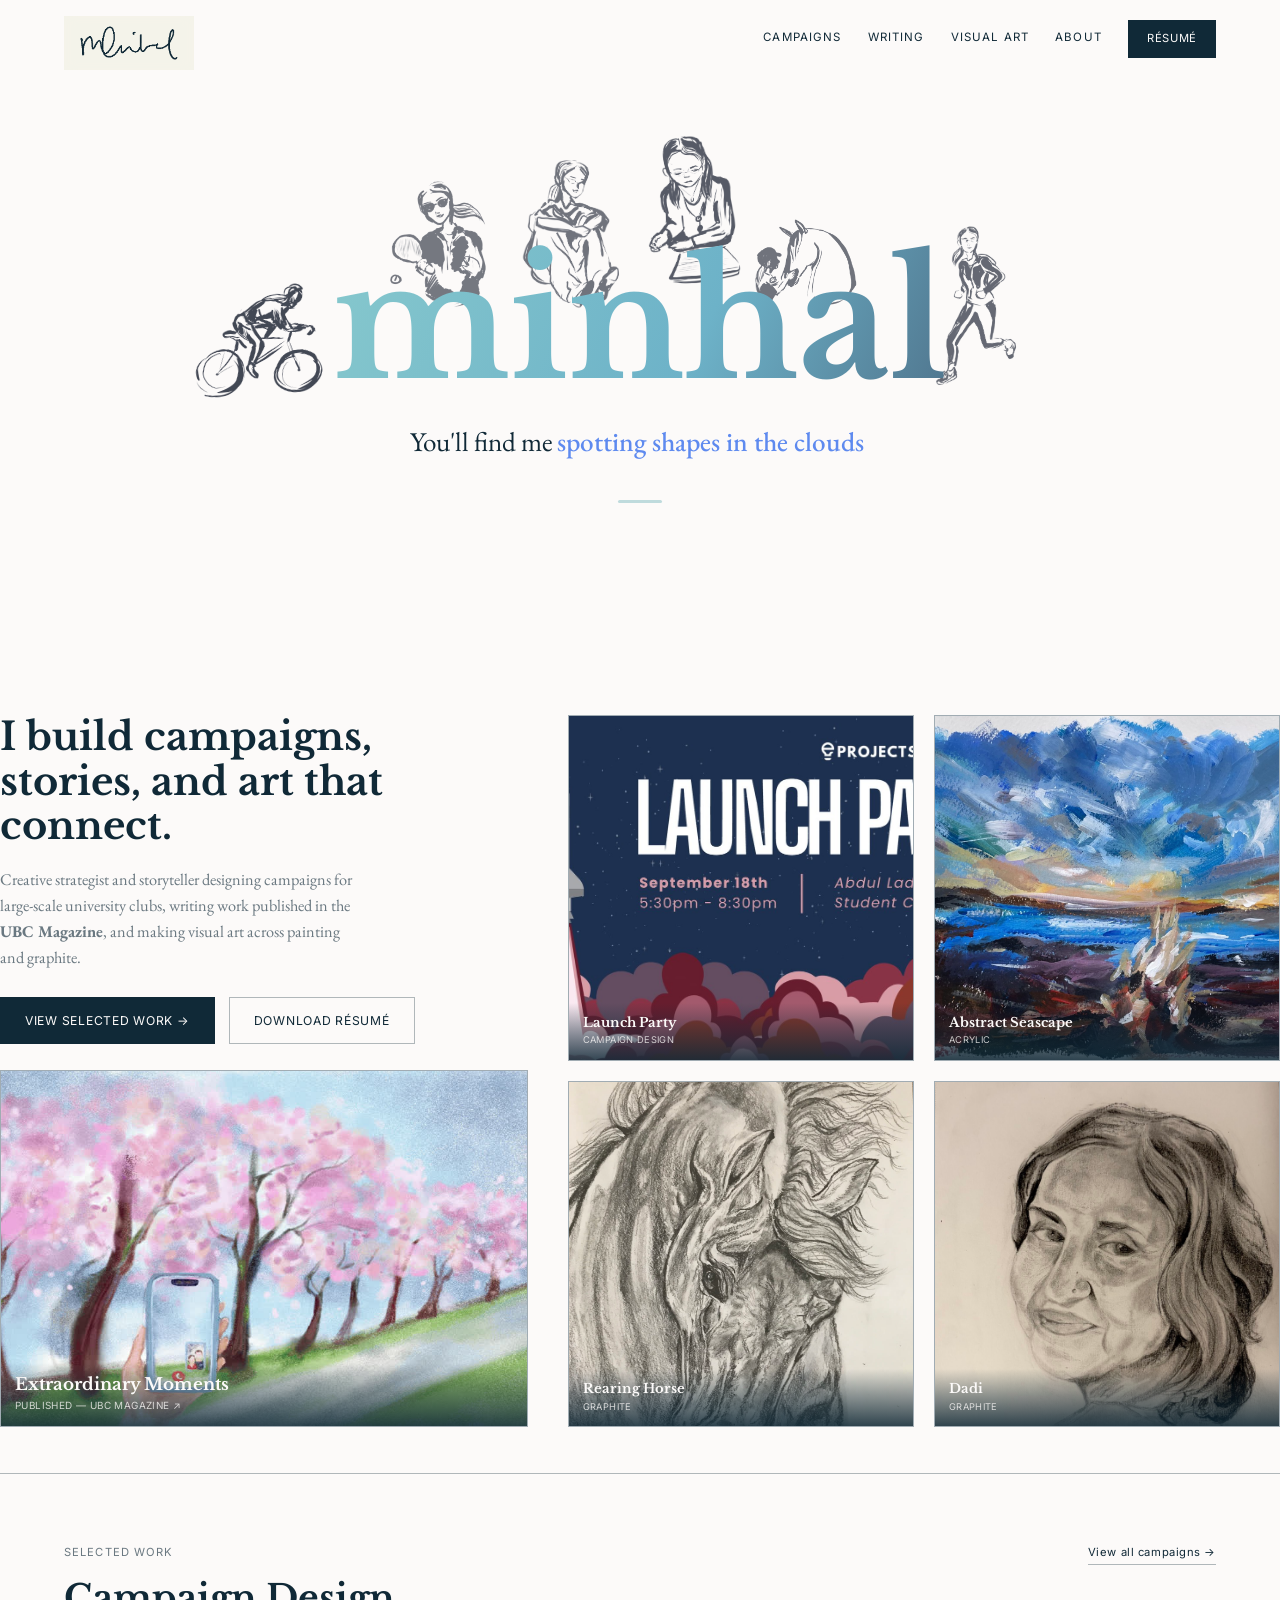
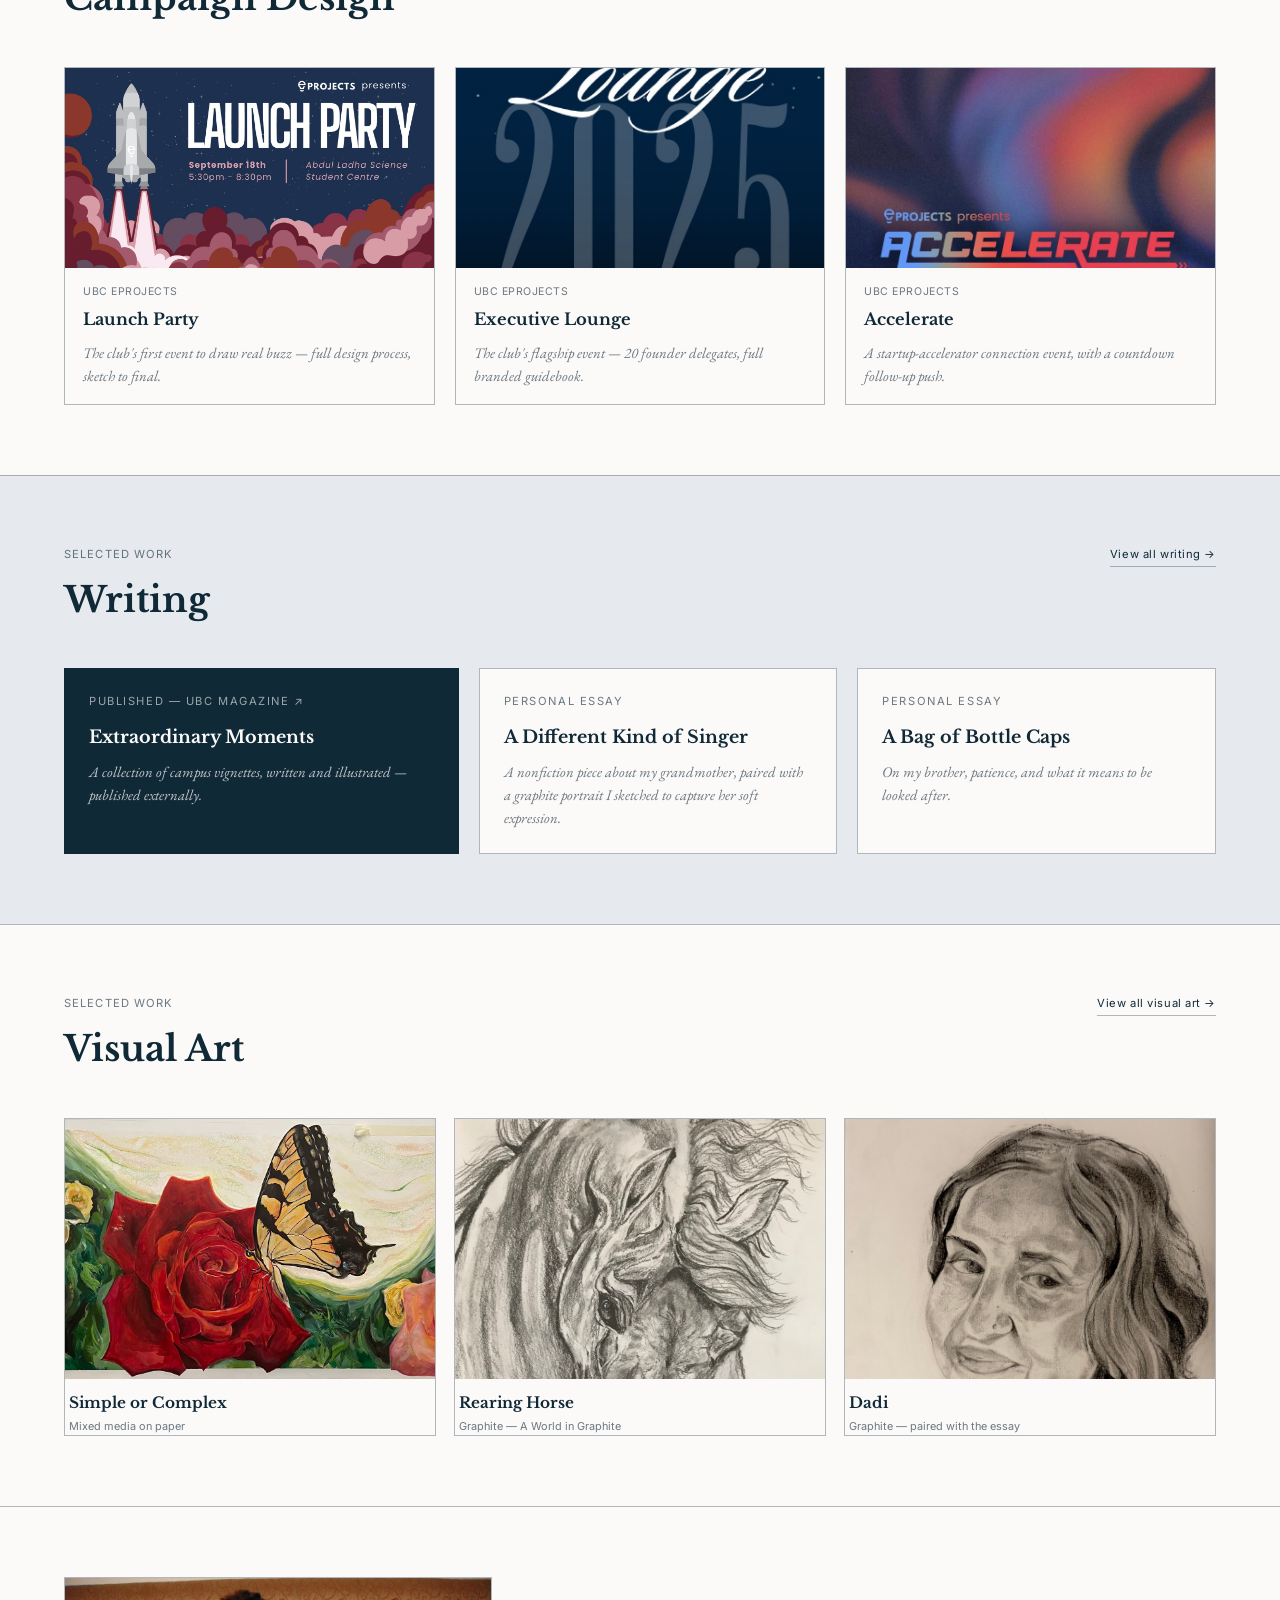
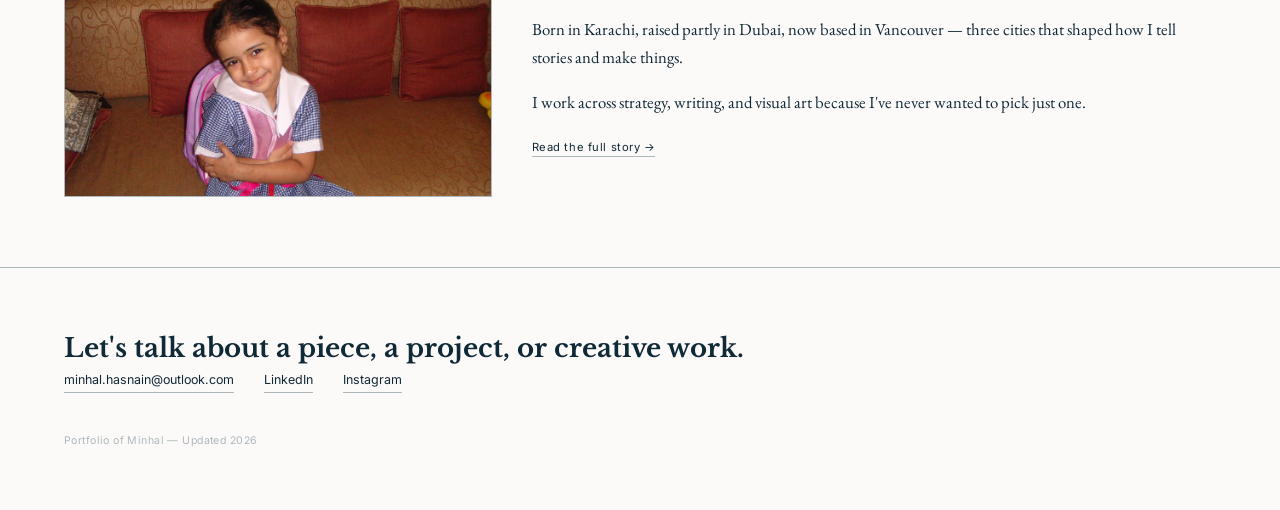
==== commit a2843c21: "Add files via upload" ====
--- a/index.html
+++ b/index.html
@@ -385,10 +385,10 @@
 
     <!-- 2x2 grid of 4 pieces -->
     <div class="hero-right">
-      <a class="hero-tile" href="work.html#accelerate">
-        <img src="images/eprojects-campaigns/accelerate-poster.jpg" alt="Accelerate campaign poster">
+      <a class="hero-tile" href="work.html#launch-party">
+        <img src="images/eprojects-campaigns/launch-party-final-wide.jpg" alt="Launch Party campaign poster">
         <div class="cap">
-          <div class="t">Accelerate</div>
+          <div class="t">Launch Party</div>
           <div class="m">Campaign Design</div>
         </div>
       </a>
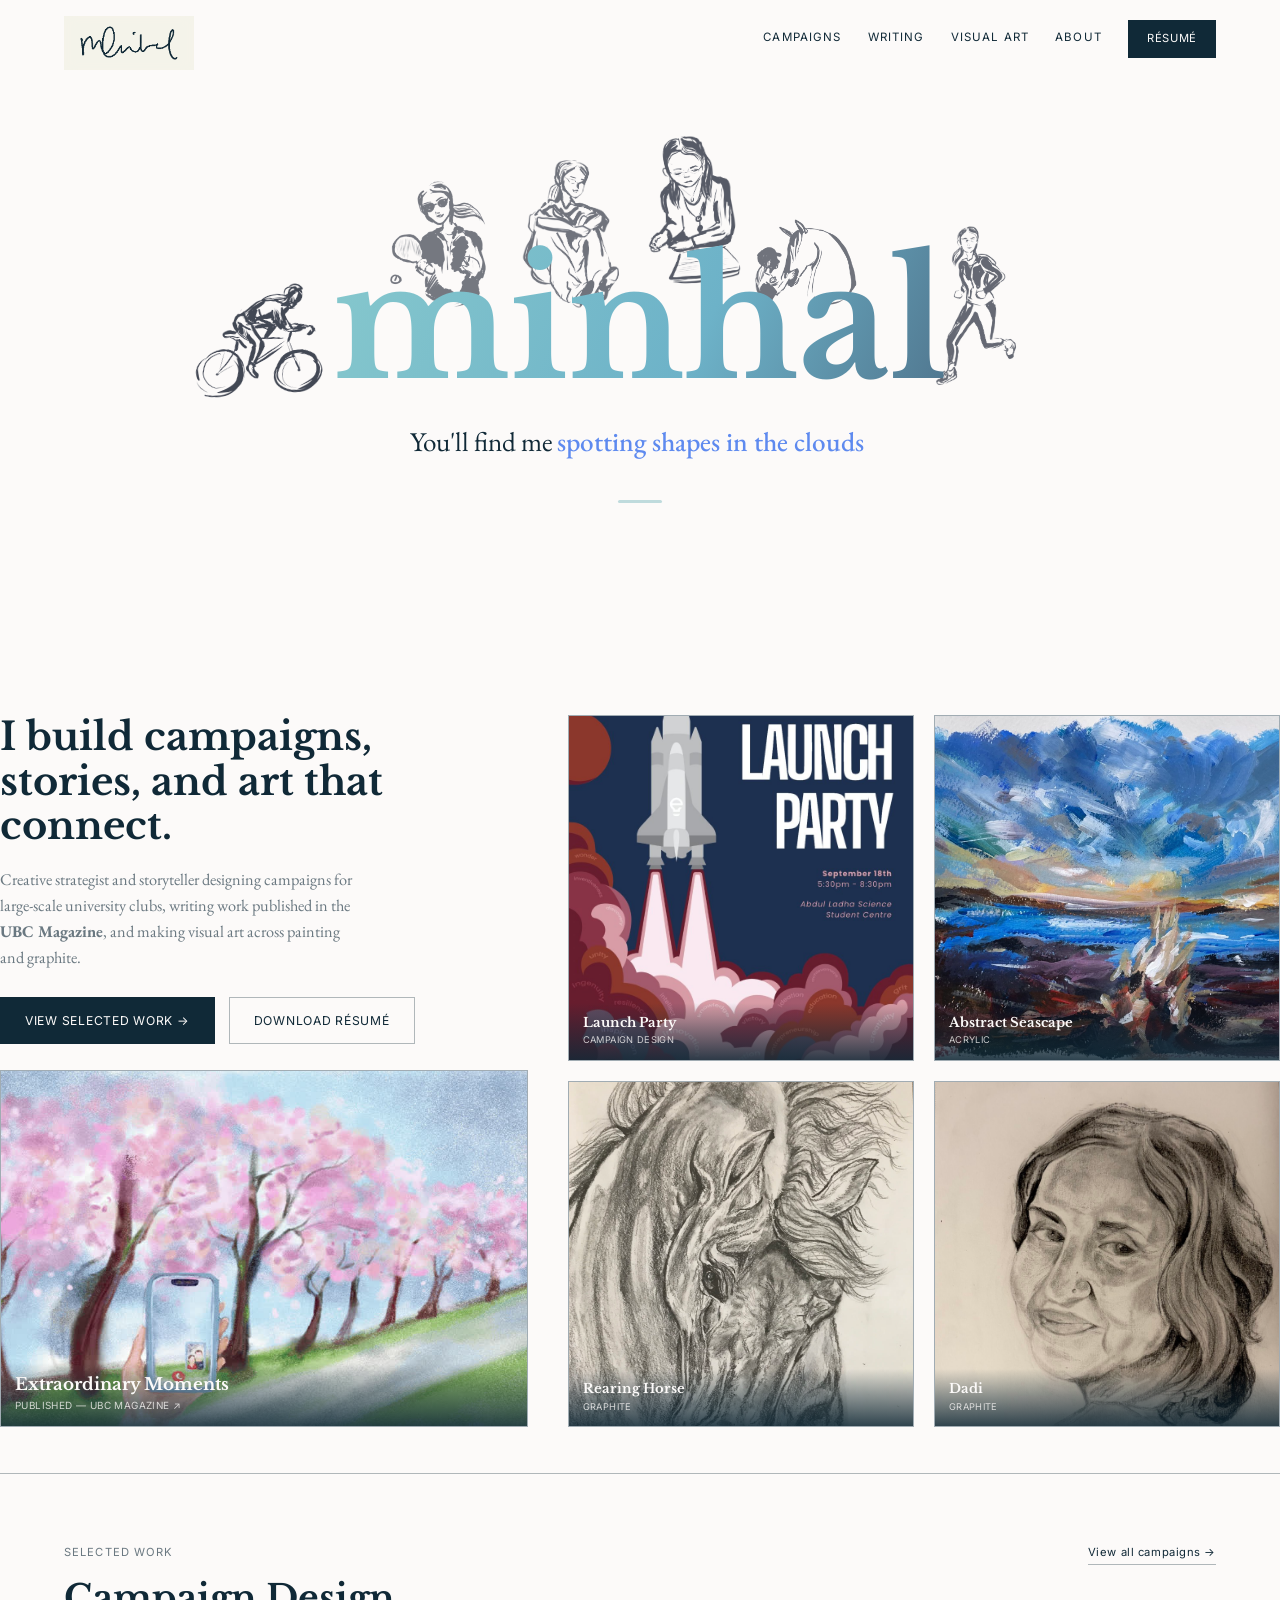
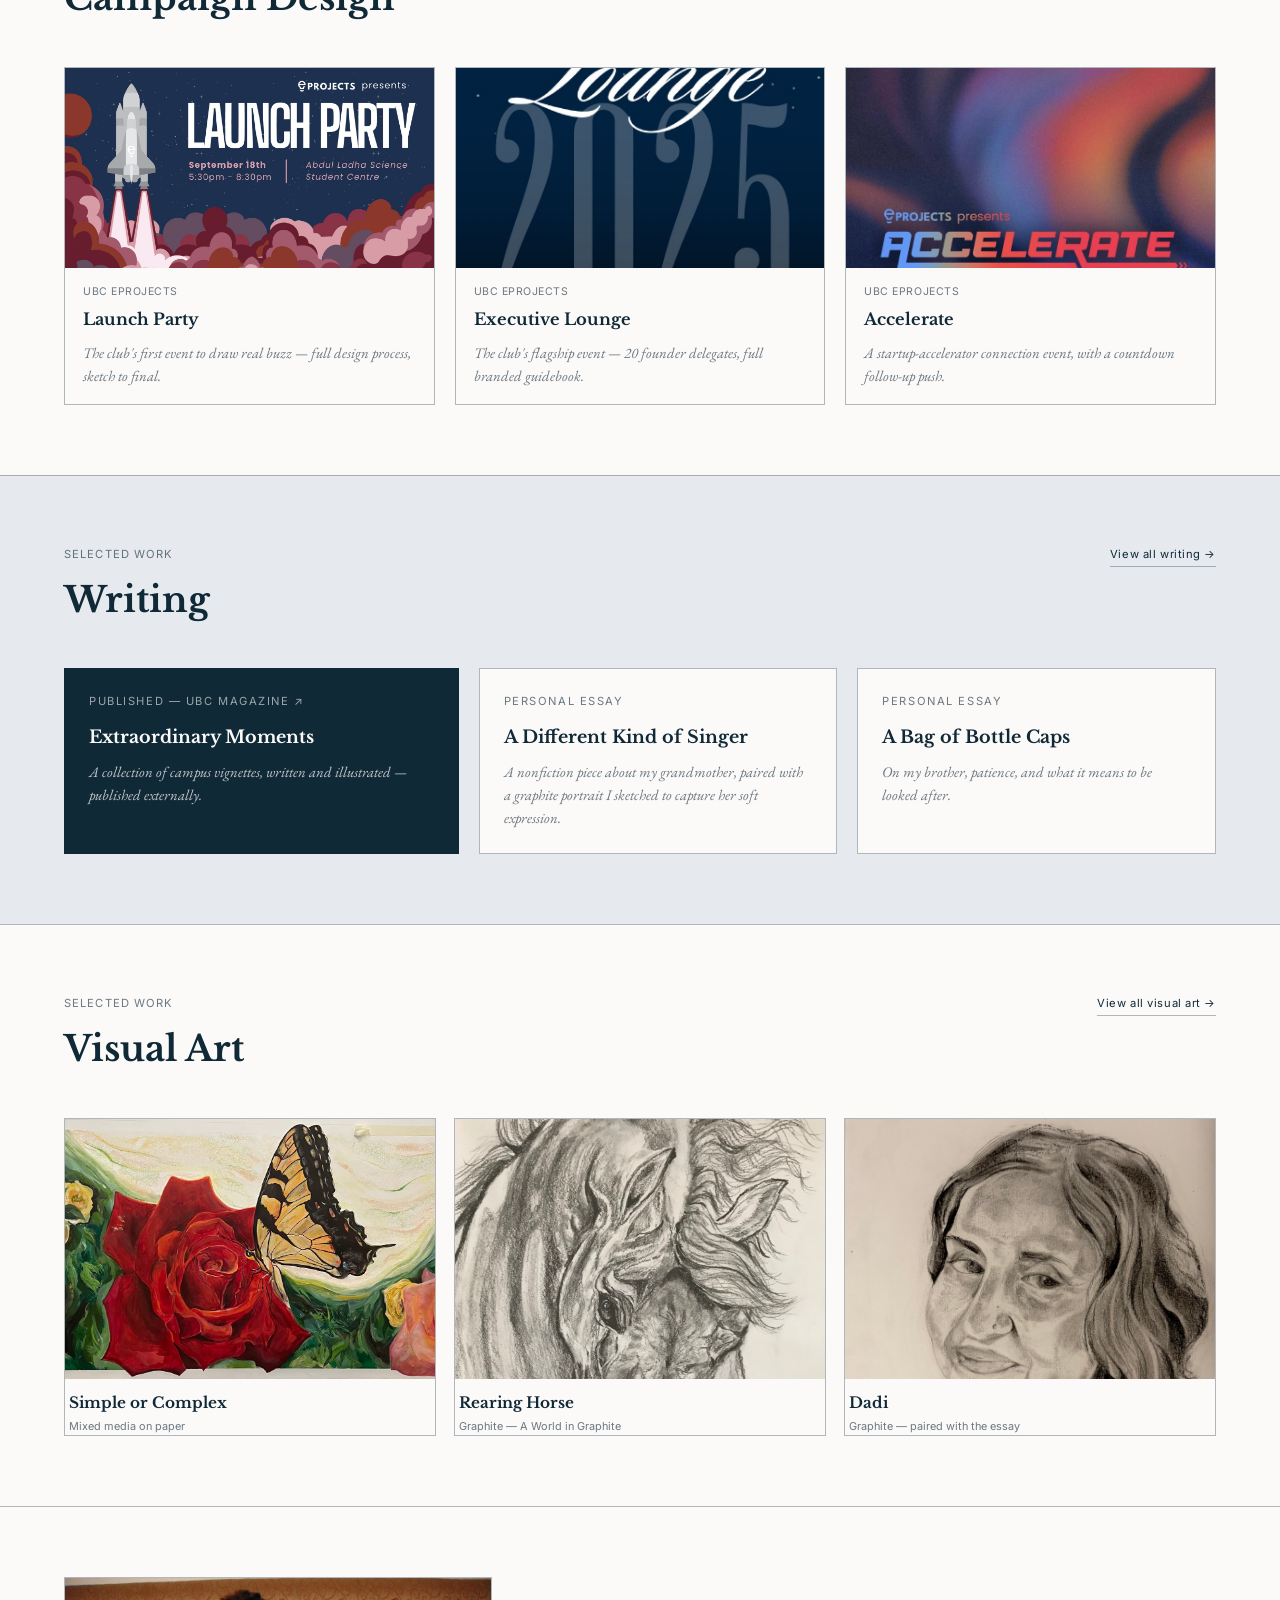
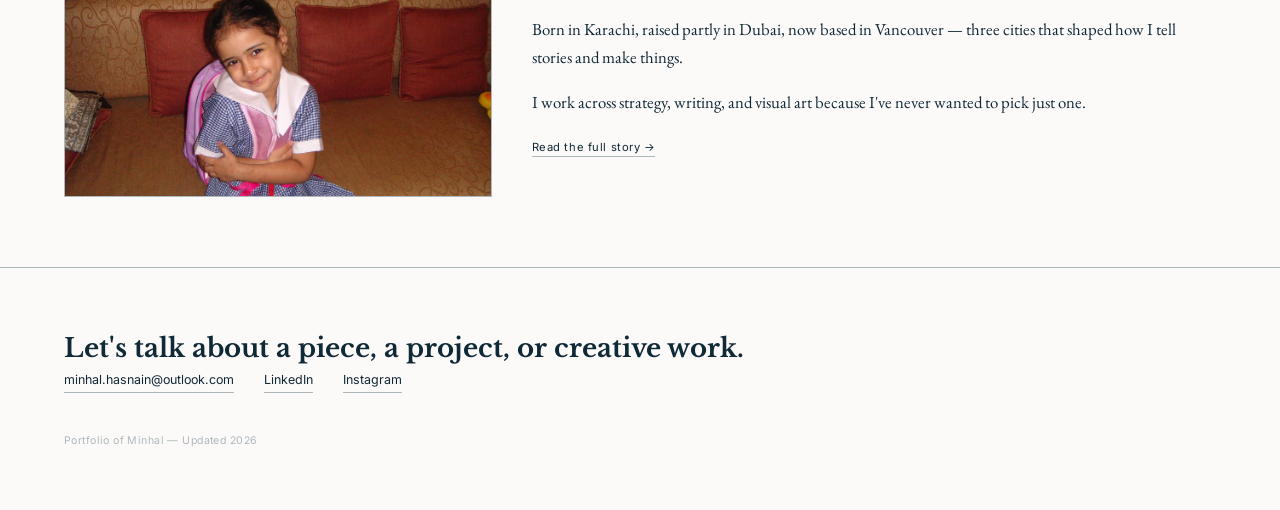
==== commit 78e9130a: "Update image source for Launch Party campaign" ====
--- a/index.html
+++ b/index.html
@@ -386,7 +386,7 @@
     <!-- 2x2 grid of 4 pieces -->
     <div class="hero-right">
       <a class="hero-tile" href="work.html#launch-party">
-        <img src="images/eprojects-campaigns/launch-party-final-wide.jpg" alt="Launch Party campaign poster">
+        <img src="images/eprojects-campaigns/launch-party-final-portrait.jpg" alt="Launch Party campaign poster">
         <div class="cap">
           <div class="t">Launch Party</div>
           <div class="m">Campaign Design</div>
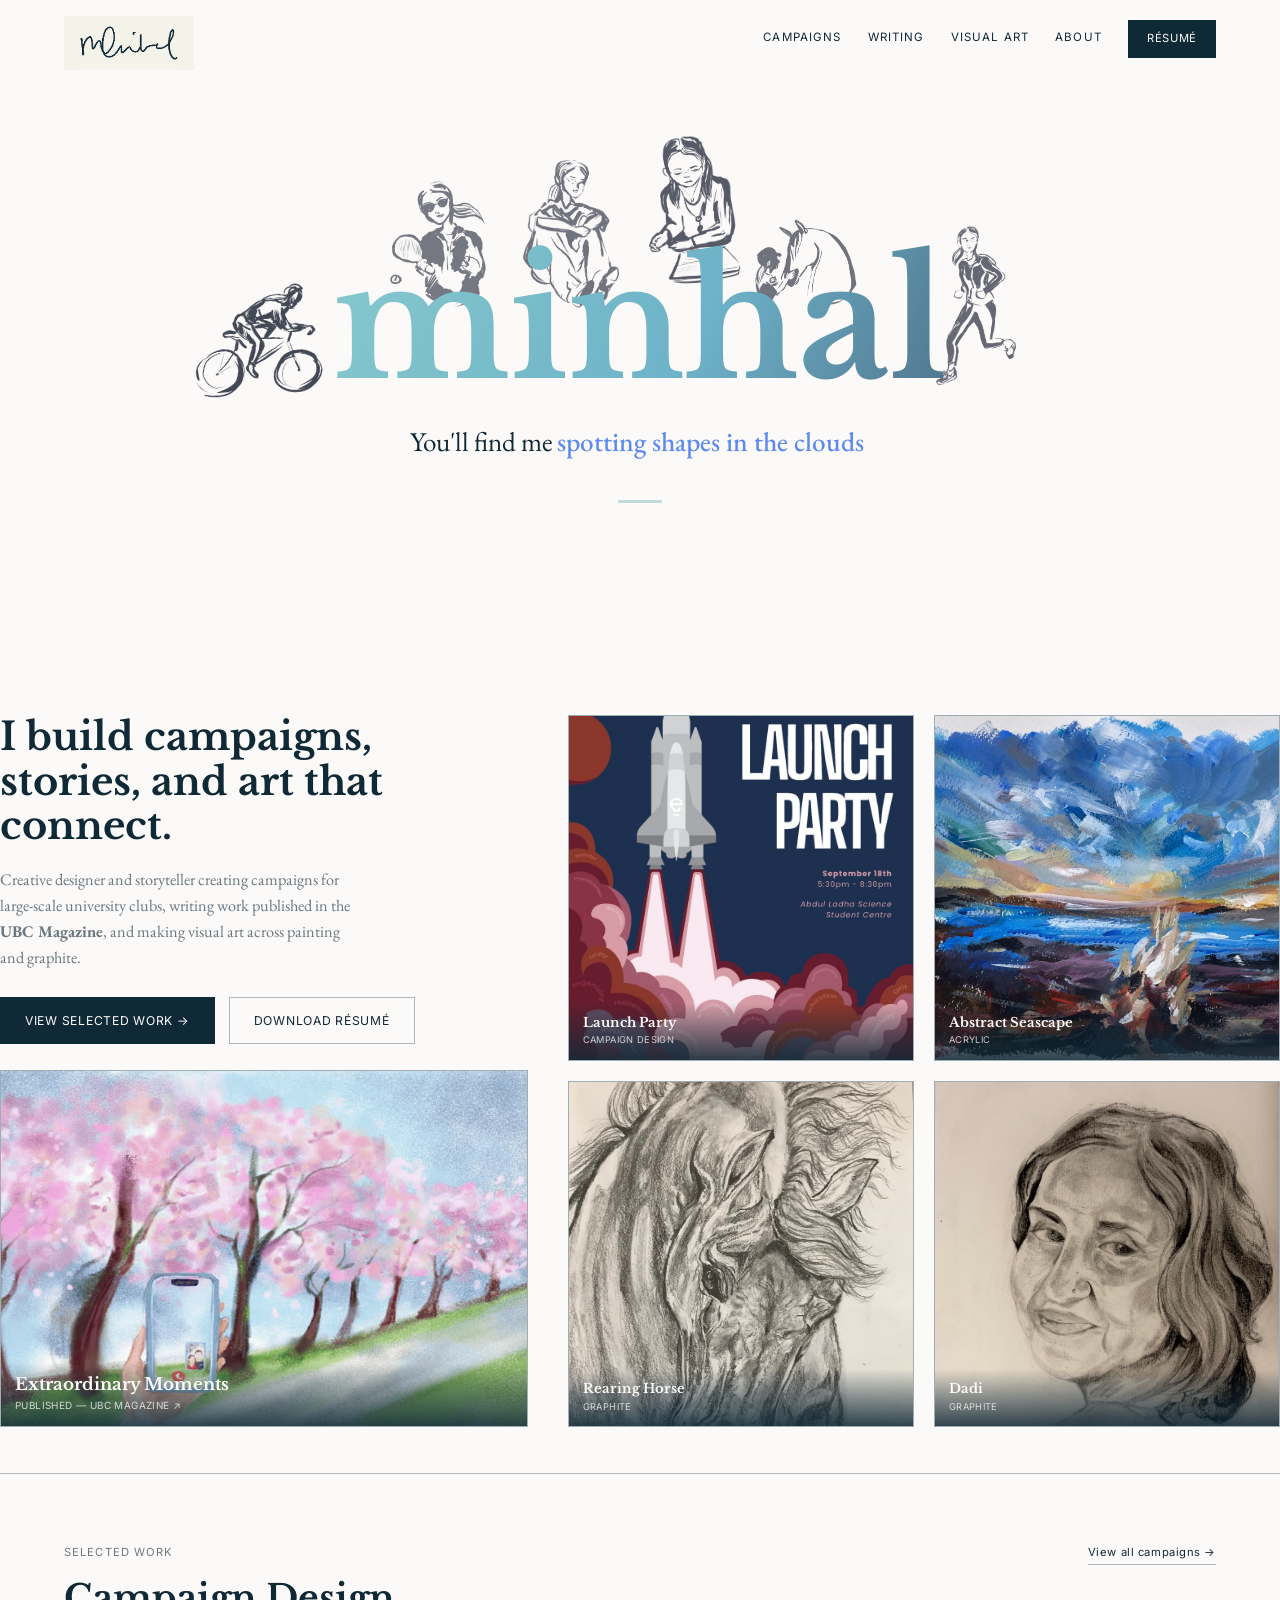
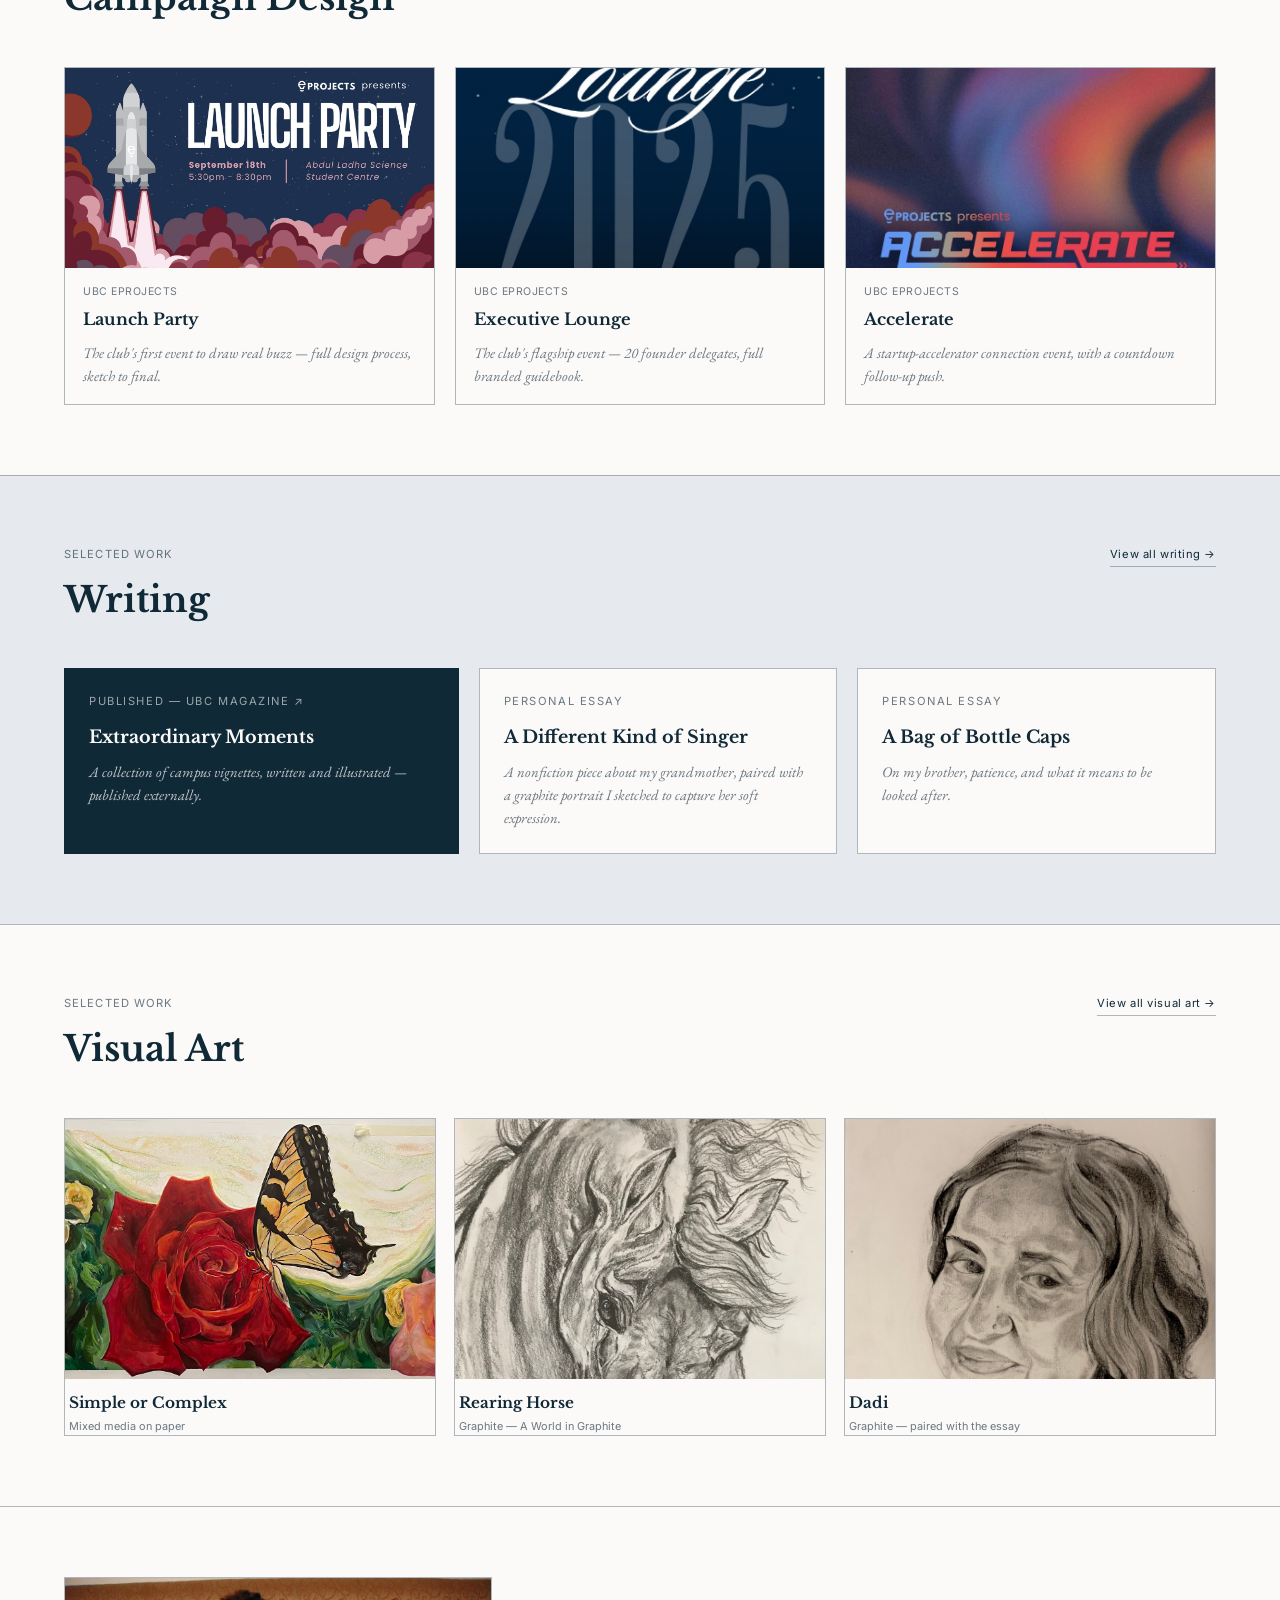
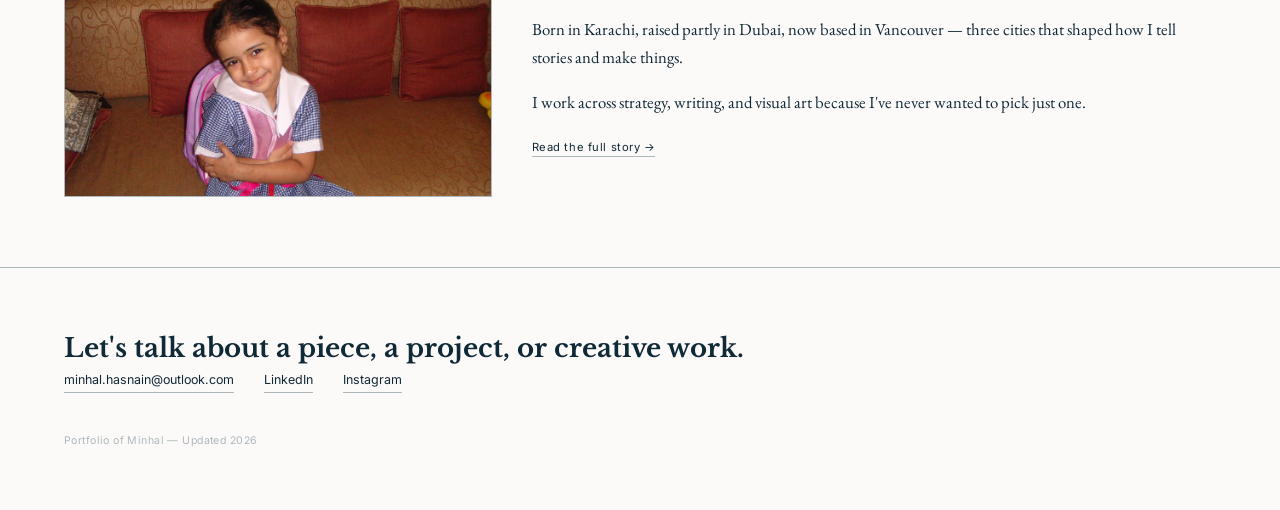
==== commit c326fd98: "Update hero description in index.html" ====
--- a/index.html
+++ b/index.html
@@ -365,7 +365,7 @@
     <div class="hero-left">
       <div class="hero-text">
         <h1 class="hero-statement display">I build campaigns, stories, and art that connect.</h1>
-        <p class="hero-sub">Creative strategist and storyteller designing campaigns for large-scale university clubs, writing work published in the <b>UBC Magazine</b>, and making visual art across painting and graphite.</p>
+        <p class="hero-sub">Creative designer and storyteller creating campaigns for large-scale university clubs, writing work published in the <b>UBC Magazine</b>, and making visual art across painting and graphite.</p>
         <div class="hero-ctas">
           <a class="btn-primary" href="work.html">View Selected Work →</a>
           <a class="btn-secondary" href="#">Download Résumé</a>
